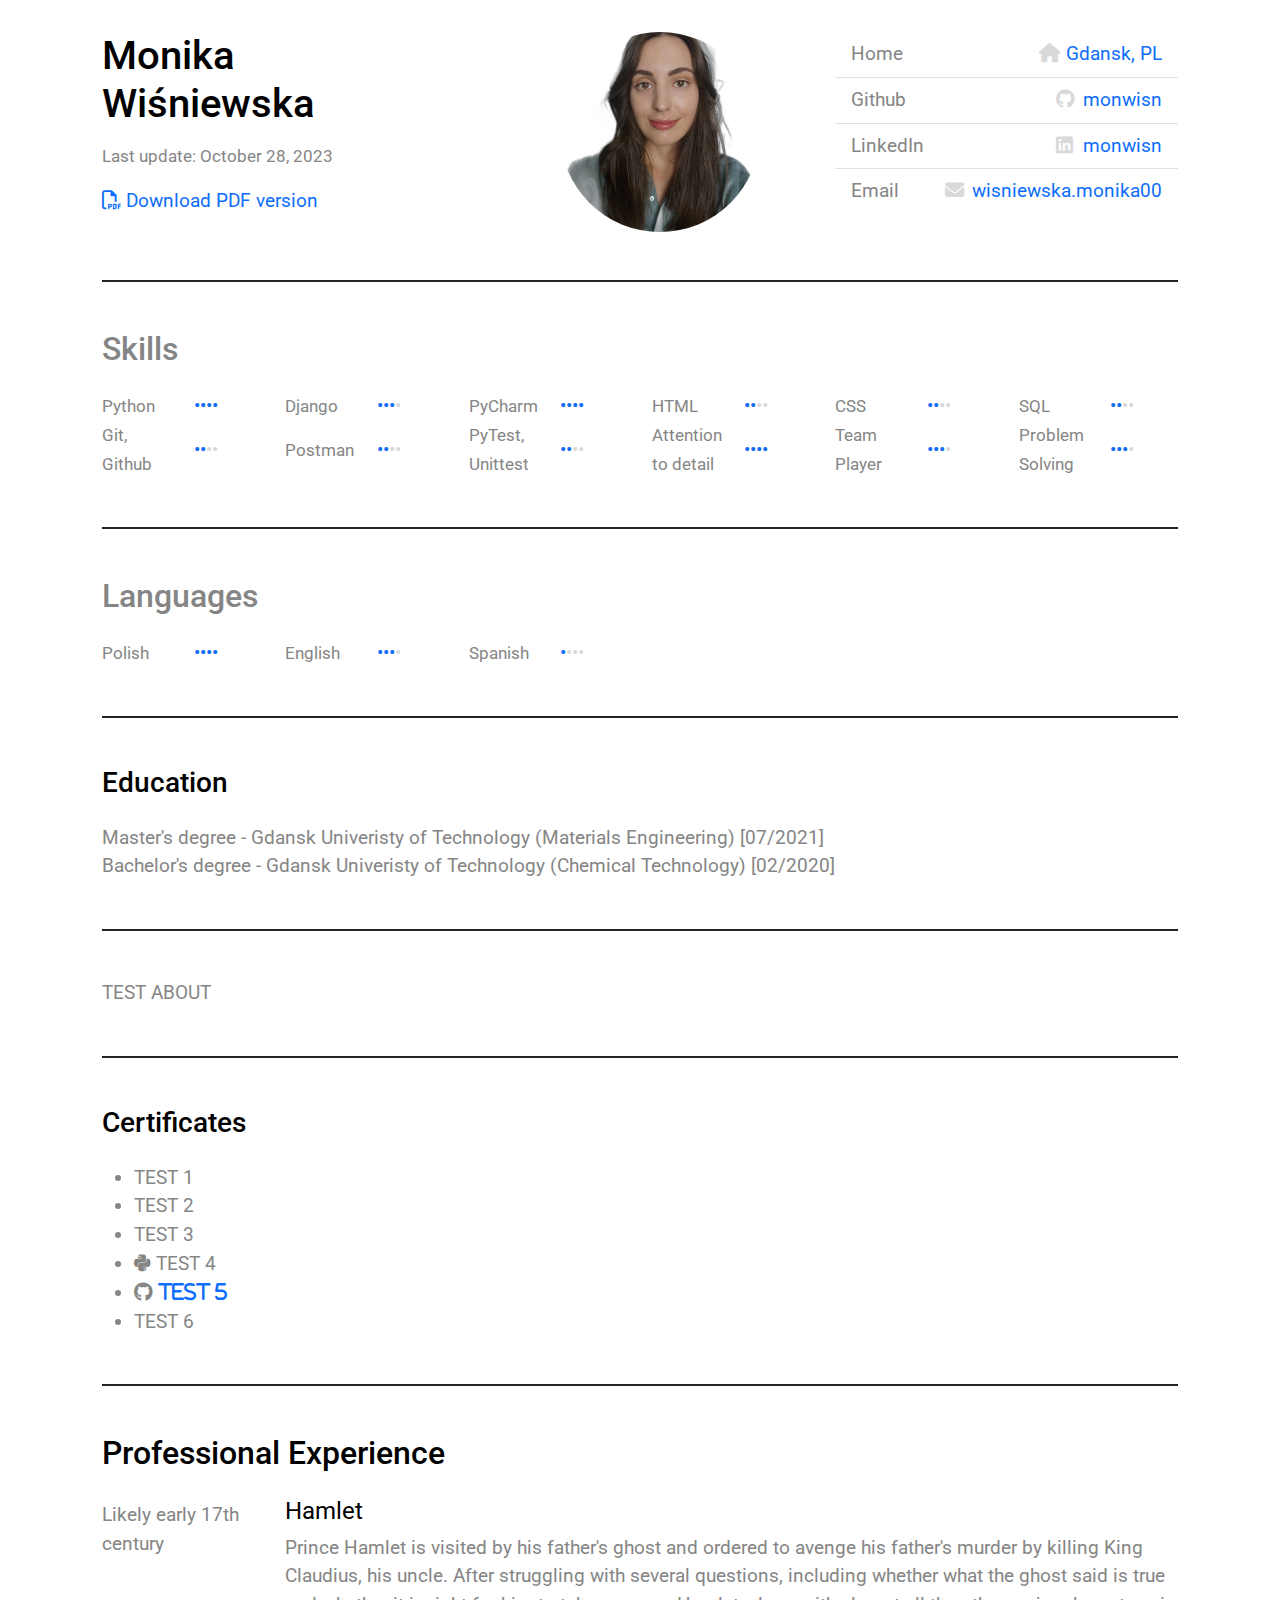
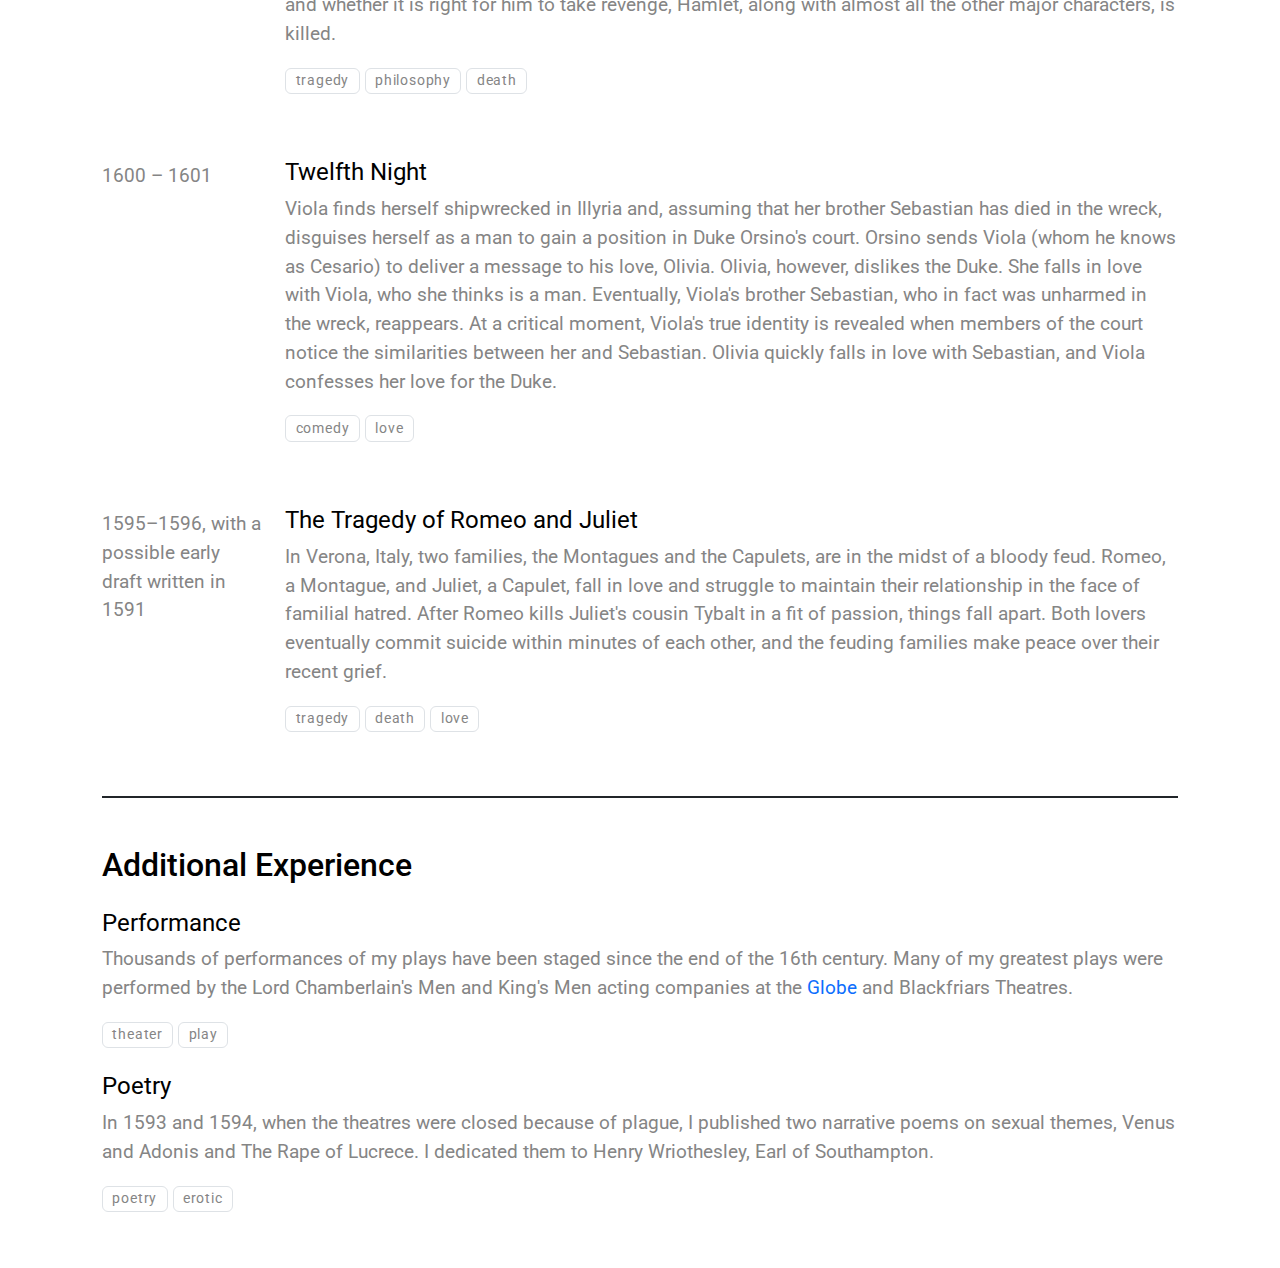
==== index.html @ 19448c2a "Deploying to gh-pages from @ monwisn/monwisn-cv@dd410ebd152184e4b527c6194f8f78151d300efa 🚀" ====
<!doctype html>
<html lang="en">
<head>
    <meta charset="UTF-8"/>
    <meta name="viewport" content="width=device-width, initial-scale=1">
    <title>Monika Wiśniewska. </title>
    <link rel="icon" href="favicon-mw.ico" type="image/x-icon"/>
    <link rel="preconnect" href="https://fonts.googleapis.com">
    <link rel="preconnect" href="https://fonts.gstatic.com" crossorigin>
    <link href="https://fonts.googleapis.com/css2?family=Roboto:wght@400;500&display=swap" rel="stylesheet">
    <link rel="stylesheet" href="https://cdn.jsdelivr.net/npm/bootstrap@5.2.0/dist/css/bootstrap.min.css">
    <link rel="stylesheet" href="https://cdnjs.cloudflare.com/ajax/libs/font-awesome/6.1.2/css/all.min.css">
    <link rel="stylesheet" href="styles.css">
    <base target="_blank">
</head>
<body>
<div class="container page">
    <div class="border-bottom border-2 border-print-0 border-dark mb-5 pb-5 pb-print-0 mb-print-1">
        <div class="row">
            <div class="col-print-6 col-12 col-md-4 d-flex justify-content-between flex-column">
                <div>
                    <h1 class="mb-0">Monika Wiśniewska</h1>
                    <div class="fs-3"></div>
                </div>
                <div>
                    <p>
                        <time datetime="" class="small">Last update: October 28, 2023</time>
                    </p>
                    <p>
                        <span class="screen"><a href="monika-wisniewska..pdf"><i class="far fa-file-pdf"></i>Download PDF version</a></span>
                        <span class="print">Up-to-date version of CV is available at <a href="https://monwisn.github.io/monwisn-cv"
                                                                                        class="text-nowrap"><i
                            class="fab fa-github" aria-hidden="true"></i>https://monwisn.github.io/monwisn-cv</a></span>
                    </p>
                </div>
            </div>
            <div class="col-4 col-md-3 col-lg-2 offset-lg-1 d-none d-md-block align-md-self-center text-center">
                <img src="profile-img.png" width="200" height="200" style="object-fit: cover" class="rounded-circle" alt="Personal photo">
            </div>
            <div class="col-print-6 col-12 col-md-5 offset-lg-1 col-lg-4">
                <ul class="list-group list-group-flush">
                    <li class="list-group-item d-flex justify-content-between align-items-start">
                        <span class="text-nowrap">Home</span>
                        <span class="text-nowrap"><a href="https://www.google.com/maps/place/Gda%C5%84sk/@54.3611752,18.5252214,11z/data=!3m1!4b1!4m6!3m5!1s0x46fd731c14d4fa6f:0x9bb9fbf163b7be8d!8m2!3d54.3520252!4d18.6466384!16zL20vMDM1bTY?entry=ttu"><i class="fa fa-home fact-icon"></i>Gdansk, PL</a></span>
                    </li>
                    <li class="list-group-item d-flex justify-content-between align-items-start">
                        <span class="text-nowrap">Github</span>
                        <span class="text-nowrap"><a href="https://github.com/monwisn/">
                  <i class="fab fa-github fact-icon"></i>monwisn
                </a></span>
                    </li>
                    <li class="list-group-item d-flex justify-content-between align-items-start">
                        <span class="text-nowrap">LinkedIn</span>
                        <span class="text-nowrap"><a href="https://linkedin.com/in/monika-wiśniewska-174991172"><i class="fab fa-linkedin fact-icon"></i>monwisn</a></span>
                    </li>
                    <li class="list-group-item d-flex justify-content-between align-items-start">
                        <span class="text-nowrap">Email</span>
                        <span class="text-nowrap"><a href="mailto:wisniewska.monika00@gmail.com"><i class="fa fa-envelope fact-icon"></i>wisniewska.monika00</a></span>
                    </li>
                </ul>
            </div>
        </div>
    </div>

    <div class="border-bottom border-2 border-print-0 border-dark mb-5 pb-5 pb-print-0 mb-print-1">
        <h3 class="h2 screen mb-4">Skills</h3>
        <div class="row align-items-center">
            <div class="col-print-1 col-3 col-md-2 col-lg-1 text-right">
                <small>Python</small>
            </div>
            <div class="col-print-1 col-3 col-md-2 col-lg-1">
                <div class="skills">
                    <div class="skills-bar" style="width: 100%"></div>
                </div>
            </div>
            <div class="col-print-1 col-3 col-md-2 col-lg-1 text-right">
                <small>Django</small>
            </div>
            <div class="col-print-1 col-3 col-md-2 col-lg-1">
                <div class="skills">
                    <div class="skills-bar" style="width: 75%"></div>
                </div>
            </div>
            <div class="col-print-1 col-3 col-md-2 col-lg-1 text-right">
                <small>PyCharm</small>
            </div>
            <div class="col-print-1 col-3 col-md-2 col-lg-1">
                <div class="skills">
                    <div class="skills-bar" style="width: 100%"></div>
                </div>
            </div>
            <div class="col-print-1 col-3 col-md-2 col-lg-1 text-right">
                <small>HTML</small>
            </div>
            <div class="col-print-1 col-3 col-md-2 col-lg-1">
                <div class="skills">
                    <div class="skills-bar" style="width: 50%"></div>
                </div>
            </div>
            <div class="col-print-1 col-3 col-md-2 col-lg-1 text-right">
                <small>CSS</small>
            </div>
            <div class="col-print-1 col-3 col-md-2 col-lg-1">
                <div class="skills">
                    <div class="skills-bar" style="width: 50%"></div>
                </div>
            </div>
            <div class="col-print-1 col-3 col-md-2 col-lg-1 text-right">
                <small>SQL</small>
            </div>
            <div class="col-print-1 col-3 col-md-2 col-lg-1">
                <div class="skills">
                    <div class="skills-bar" style="width: 50%"></div>
                </div>
            </div>
            <div class="col-print-1 col-3 col-md-2 col-lg-1 text-right">
                <small>Git, Github</small>
            </div>
            <div class="col-print-1 col-3 col-md-2 col-lg-1">
                <div class="skills">
                    <div class="skills-bar" style="width: 50%"></div>
                </div>
            </div>
            <div class="col-print-1 col-3 col-md-2 col-lg-1 text-right">
                <small>Postman</small>
            </div>
            <div class="col-print-1 col-3 col-md-2 col-lg-1">
                <div class="skills">
                    <div class="skills-bar" style="width: 50%"></div>
                </div>
            </div>
            <div class="col-print-1 col-3 col-md-2 col-lg-1 text-right">
                <small>PyTest, Unittest</small>
            </div>
            <div class="col-print-1 col-3 col-md-2 col-lg-1">
                <div class="skills">
                    <div class="skills-bar" style="width: 50%"></div>
                </div>
            </div>
            <div class="col-print-1 col-3 col-md-2 col-lg-1 text-right">
                <small>Attention to detail</small>
            </div>
            <div class="col-print-1 col-3 col-md-2 col-lg-1">
                <div class="skills">
                    <div class="skills-bar" style="width: 100%"></div>
                </div>
            </div>
            <div class="col-print-1 col-3 col-md-2 col-lg-1 text-right">
                <small>Team Player</small>
            </div>
            <div class="col-print-1 col-3 col-md-2 col-lg-1">
                <div class="skills">
                    <div class="skills-bar" style="width: 75%"></div>
                </div>
            </div>
            <div class="col-print-1 col-3 col-md-2 col-lg-1 text-right">
                <small>Problem Solving</small>
            </div>
            <div class="col-print-1 col-3 col-md-2 col-lg-1">
                <div class="skills">
                    <div class="skills-bar" style="width: 75%"></div>
                </div>
            </div>
        </div>
    </div>

    <div class="border-bottom border-2 border-print-0 border-dark mb-5 pb-5 pb-print-0 mb-print-1">
        <h3 class="h2 screen mb-4">Languages</h3>
        <div class="row align-items-center">
            <div class="col-print-1 col-3 col-md-2 col-lg-1 text-right">
                <small>Polish</small>
            </div>
            <div class="col-print-1 col-3 col-md-2 col-lg-1">
                <div class="skills">
                    <div class="skills-bar" style="width: 100%"></div>
                </div>
            </div>
            <div class="col-print-1 col-3 col-md-2 col-lg-1 text-right">
                <small>English</small>
            </div>
            <div class="col-print-1 col-3 col-md-2 col-lg-1">
                <div class="skills">
                    <div class="skills-bar" style="width: 75%"></div>
                </div>
            </div>
            <div class="col-print-1 col-3 col-md-2 col-lg-1 text-right">
                <small>Spanish</small>
            </div>
            <div class="col-print-1 col-3 col-md-2 col-lg-1">
                <div class="skills">
                    <div class="skills-bar" style="width: 25%"></div>
                </div>
            </div>
        </div>
    </div>

    <div class="border-bottom border-2 border-print-0 border-dark mb-5 pb-5 pb-print-0 mb-print-1">
        <h3 class="mb-4">Education</h3>
        <div>Master's degree - Gdansk Univeristy of Technology (Materials Engineering) [07/2021]</div>
        <div>Bachelor's degree - Gdansk Univeristy of Technology (Chemical Technology) [02/2020]</div>
    </div>

    <div class="border-bottom border-2 border-print-0 border-dark mb-5 pb-5 pb-print-0 mb-print-1">
        TEST ABOUT

    </div>

    <div class="border-bottom border-2 border-print-0 border-dark mb-5 pb-5 pb-print-0 mb-print-1">
        <h3 class="mb-4">Certificates</h3>
        <ul class="mb-0">
            <li>TEST 1</li>
            <li>TEST 2</li>
            <li>TEST 3</li>
            <li><i class="fab fa-python"></i>TEST 4</li>
            <li>
                <i class="fa-brands fa-github">
                    <a href="https://github.com/monwisn">TEST 5</a>
                </i>
            </li>
            <li>TEST 6</li>
        </ul>

    </div>

    <div class="border-bottom border-2 border-print-0 border-dark mb-5 pb-5 pb-print-0 mb-print-1">
        <h2 class="mb-4">Professional Experience</h2>
        <div class="row d-block d-md-flex mb-5">
            <div class="col-md-2 pt-1">
                Likely early 17th century
            </div>
            <div class="col-md-10">
                <h3 class="fs-4 fw-normal">Hamlet</h3>

                <div><p>Prince Hamlet is visited by his father&#39;s ghost and ordered to avenge his father&#39;s murder by killing King Claudius, his uncle. After struggling with several questions, including whether what the ghost said is true and whether it is right for him to take revenge, Hamlet, along with almost all the other major characters, is killed.</p></div>

                <p>
                    <span class="badge text-body border border-1">tragedy</span>
                    <span class="badge text-body border border-1">philosophy</span>
                    <span class="badge text-body border border-1">death</span>
                </p>
            </div>
        </div>
        <div class="row d-block d-md-flex mb-5">
            <div class="col-md-2 pt-1">
                1600 – 1601
            </div>
            <div class="col-md-10">
                <h3 class="fs-4 fw-normal">Twelfth Night</h3>

                <div><p>Viola finds herself shipwrecked in Illyria and, assuming that her brother Sebastian has died in the wreck, disguises herself as a man to gain a position in Duke Orsino&#39;s court. Orsino sends Viola (whom he knows as Cesario) to deliver a message to his love, Olivia. Olivia, however, dislikes the Duke. She falls in love with Viola, who she thinks is a man. Eventually, Viola&#39;s brother Sebastian, who in fact was unharmed in the wreck, reappears. At a critical moment, Viola&#39;s true identity is revealed when members of the court notice the similarities between her and Sebastian. Olivia quickly falls in love with Sebastian, and Viola confesses her love for the Duke.</p></div>

                <p>
                    <span class="badge text-body border border-1">comedy</span>
                    <span class="badge text-body border border-1">love</span>
                </p>
            </div>
        </div>
        <div class="row d-block d-md-flex">
            <div class="col-md-2 pt-1">
                1595–1596, with a possible early draft written in 1591
            </div>
            <div class="col-md-10">
                <h3 class="fs-4 fw-normal">The Tragedy of Romeo and Juliet</h3>

                <div><p>In Verona, Italy, two families, the Montagues and the Capulets, are in the midst of a bloody feud. Romeo, a Montague, and Juliet, a Capulet, fall in love and struggle to maintain their relationship in the face of familial hatred. After Romeo kills Juliet&#39;s cousin Tybalt in a fit of passion, things fall apart. Both lovers eventually commit suicide within minutes of each other, and the feuding families make peace over their recent grief.</p></div>

                <p>
                    <span class="badge text-body border border-1">tragedy</span>
                    <span class="badge text-body border border-1">death</span>
                    <span class="badge text-body border border-1">love</span>
                </p>
            </div>
        </div>
    </div>


    <h2 class="mb-4">Additional Experience</h2>

    <div class="mb-4">
        <h3 class="fs-4 fw-normal">Performance</h3>

        <p>Thousands of performances of my plays have been staged since the end of the 16th century. Many of my greatest plays were performed by the Lord Chamberlain&#39;s Men and King&#39;s Men acting companies at the <a href="https://en.wikipedia.org/wiki/Globe_Theatre">Globe</a> and Blackfriars Theatres.</p>

        <div>
            <span class="badge text-body border border-1">theater</span>
            <span class="badge text-body border border-1">play</span>
        </div>
    </div>
    <div class="mb-4">
        <h3 class="fs-4 fw-normal">Poetry</h3>

        <p>In 1593 and 1594, when the theatres were closed because of plague, I published two narrative poems on sexual themes, Venus and Adonis and The Rape of Lucrece. I dedicated them to Henry Wriothesley, Earl of Southampton.</p>

        <div>
            <span class="badge text-body border border-1">poetry</span>
            <span class="badge text-body border border-1">erotic</span>
        </div>
    </div>
</div>
</body>
</html>
---- styles.css ----
:root {
    --bs-font-sans-serif: Roboto, sans-serif;
    --bs-body-font-weight: 400;
    --bs-body-color: #858585;
    --bs-body-color-rgb: 133, 133, 133;
    --light-color: #D9D9D9;
    --bs-body-font-size: 1.2rem;
}

a {
    word-break: break-word;
    text-decoration: none;
}

h1, h2, h3, h4 {
    color: #000000;
}

@media print {
    :root {
        --bs-body-color: #000;
    }

    body {
        font-size: 0.7rem;
    }

    a {
        text-decoration: underline;
    }

    .page {
        min-width: 100%;
    }

    .screen {
        display: none;
    }

    .card {
        border: none;
    }

    .card-body {
        padding: 0;
    }

    .badge {
        border: 0.07rem solid #868e96;
        color: inherit;
        background-color: inherit;
    }

    .print-url {
        color: #deeef9;
        text-decoration: none;
        font-size: smaller;
    }

    .text-print-right {
        text-align: right;
    }
}

@media not print {
    .page {
        padding: 2rem;
    }

    .print {
        display: none;
    }

    h2 {
        margin-top: 2rem;
        margin-bottom: 1rem;
    }

    dt {
        font-weight: normal;
    }

    strong {
        font-weight: 500;
    }
}

.far,
.fab,
.fas,
.fa {
    text-decoration: none !important;
    margin-right: 5px;
}

.badge {
    font-weight: normal;
    letter-spacing: 0.05rem;
}

@media print {
    .col-print-1 {
        flex: 0 0 8.333333%;
        max-width: 8.333333%;
    }

    .col-print-6 {
        flex: 0 0 50%;
        max-width: 50%;
    }

    .border-print-0 {
        border-width: 0 !important;
    }

    .pb-print-0 {
        padding-bottom: 0 !important;
    }

    .mb-print-1 {
        margin-bottom: 1rem !important;
    }
}

.fact-icon {
    width: 1em;
    color: var(--light-color);
    margin-right: 0.5rem;
}

@page {
    size: auto;
    margin: 10mm;
}

.skills {
    position: relative;
    display: inline-block;
    font-size: 1.2rem;
}

.skills::after {
    display: block;
    content: '••••';
    color: var(--light-color);
}

.skills-bar {
    position: absolute;
    left: 0;
    top: 0;
    overflow: hidden;
}

.skills-bar::after {
    display: block;
    content: '••••';
    color: var(--bs-primary);
}
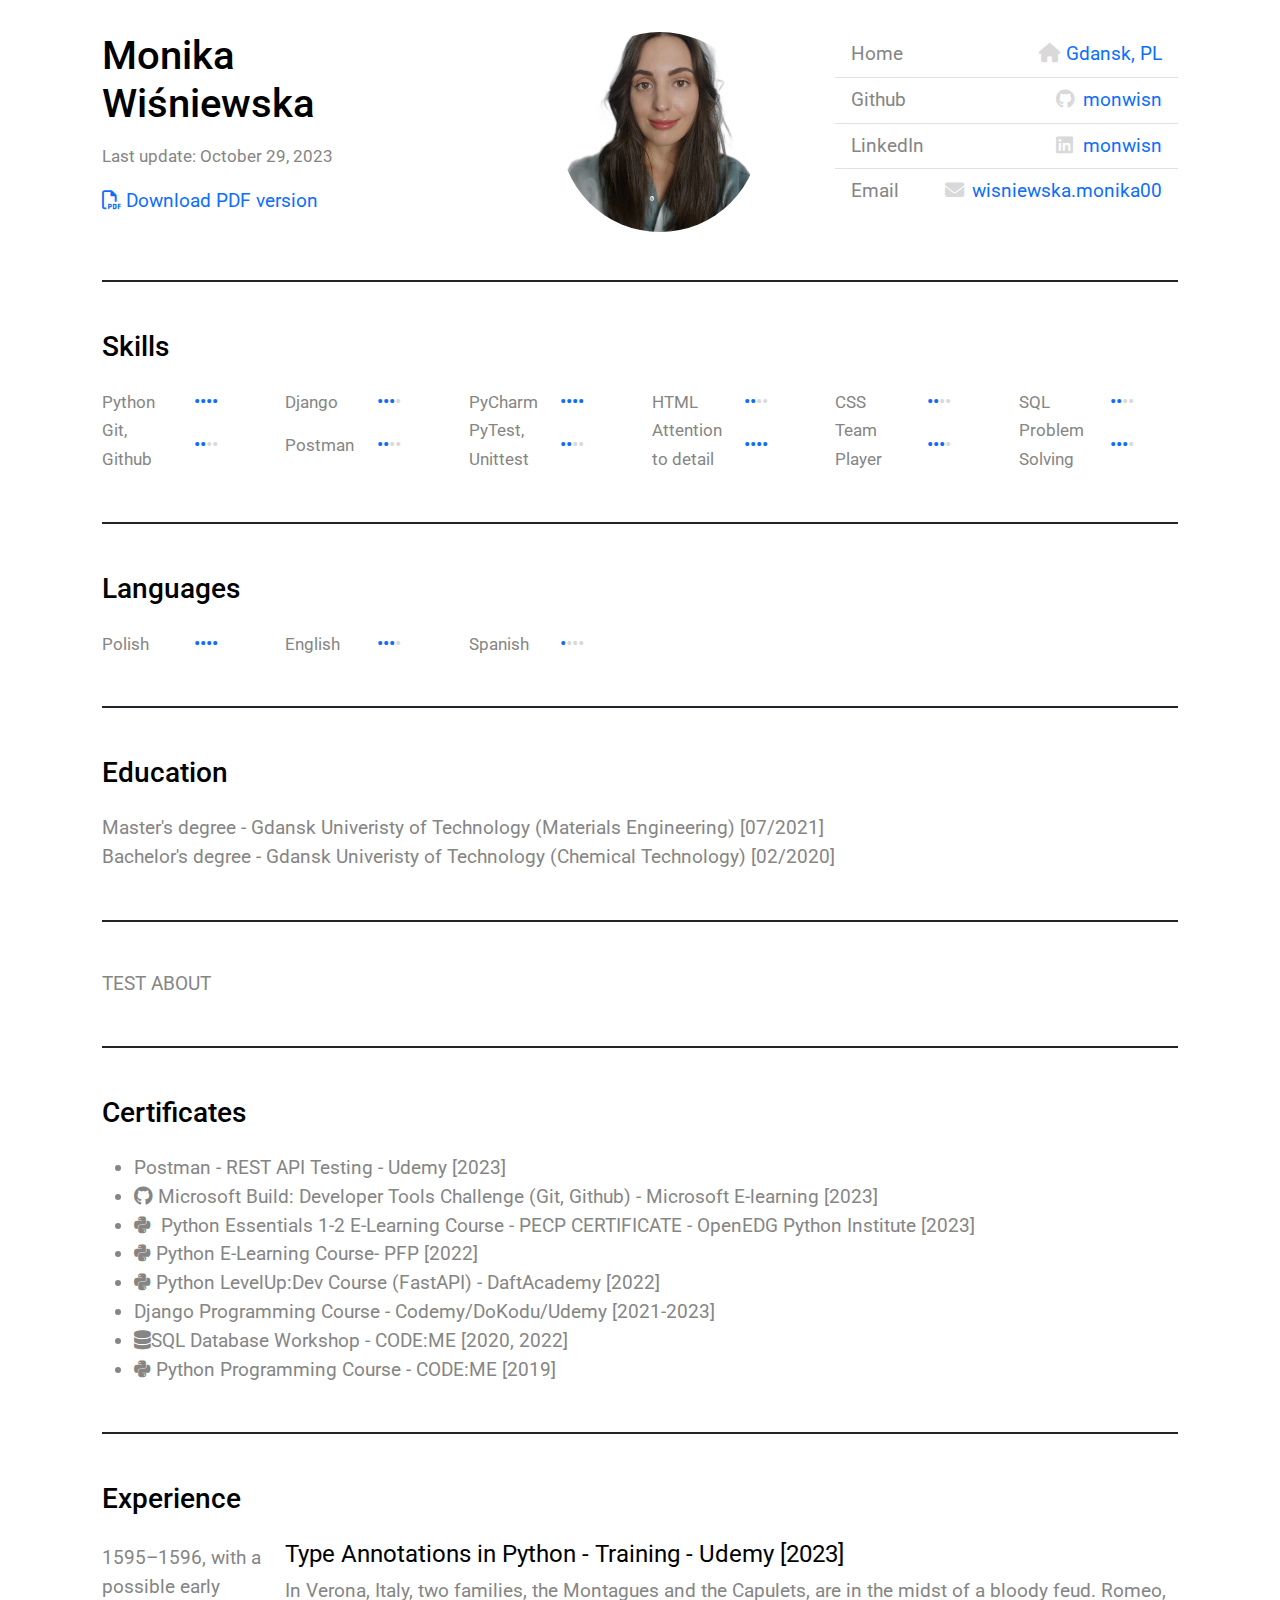
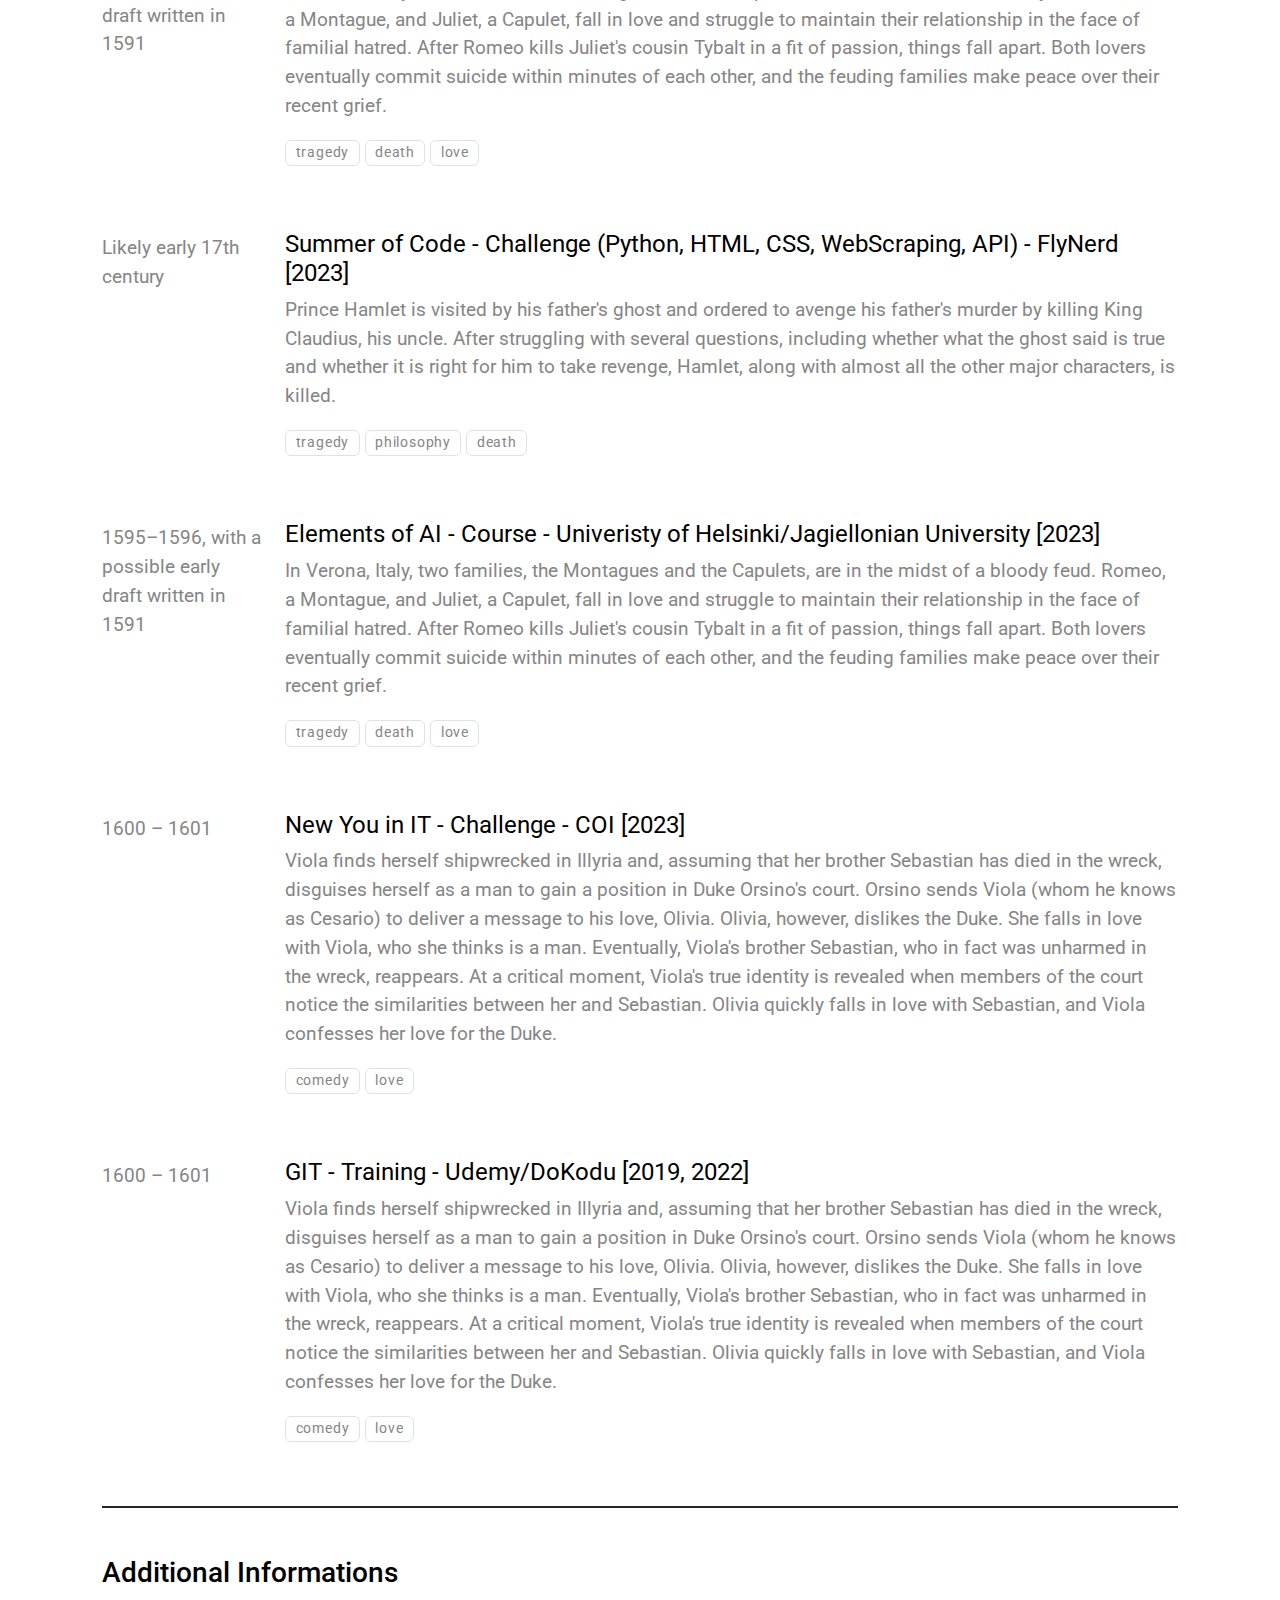
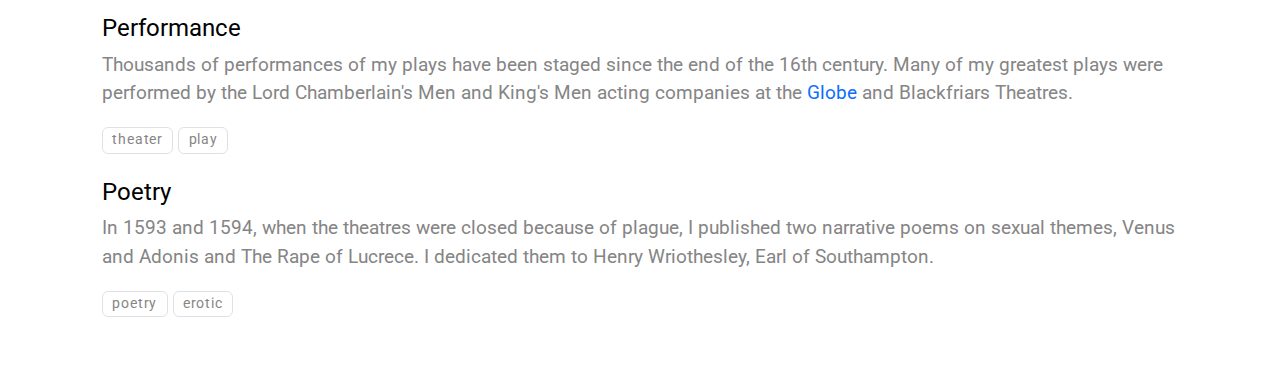
==== commit f5783459: "Deploying to gh-pages from @ monwisn/monwisn-cv@ce6679476ffe3a7546f044663c7a55441decb83c 🚀" ====
--- a/index.html
+++ b/index.html
@@ -24,7 +24,7 @@
                 </div>
                 <div>
                     <p>
-                        <time datetime="" class="small">Last update: October 28, 2023</time>
+                        <time datetime="" class="small">Last update: October 29, 2023</time>
                     </p>
                     <p>
                         <span class="screen"><a href="monika-wisniewska..pdf"><i class="far fa-file-pdf"></i>Download PDF version</a></span>
@@ -63,7 +63,7 @@
     </div>
 
     <div class="border-bottom border-2 border-print-0 border-dark mb-5 pb-5 pb-print-0 mb-print-1">
-        <h3 class="h2 screen mb-4">Skills</h3>
+        <h3 class="mb-4">Skills</h3>
         <div class="row align-items-center">
             <div class="col-print-1 col-3 col-md-2 col-lg-1 text-right">
                 <small>Python</small>
@@ -165,7 +165,7 @@
     </div>
 
     <div class="border-bottom border-2 border-print-0 border-dark mb-5 pb-5 pb-print-0 mb-print-1">
-        <h3 class="h2 screen mb-4">Languages</h3>
+        <h3 class="mb-4">Languages</h3>
         <div class="row align-items-center">
             <div class="col-print-1 col-3 col-md-2 col-lg-1 text-right">
                 <small>Polish</small>
@@ -208,28 +208,46 @@
     <div class="border-bottom border-2 border-print-0 border-dark mb-5 pb-5 pb-print-0 mb-print-1">
         <h3 class="mb-4">Certificates</h3>
         <ul class="mb-0">
-            <li>TEST 1</li>
-            <li>TEST 2</li>
-            <li>TEST 3</li>
-            <li><i class="fab fa-python"></i>TEST 4</li>
-            <li>
-                <i class="fa-brands fa-github">
-                    <a href="https://github.com/monwisn">TEST 5</a>
-                </i>
+            <li>Postman - REST API Testing - Udemy [2023]</li>
+            <li><i class="fa-brands fa-github"></i>
+                Microsoft Build: Developer Tools Challenge (Git, Github) - Microsoft E-learning [2023]
             </li>
-            <li>TEST 6</li>
+            <li><i class="fab fa-python"></i>
+                <a href="https://www.credly.com/badges/f65540b6-be81-429b-91a2-cc99e5a10e09"></a>
+                Python Essentials 1-2 E-Learning Course - PECP CERTIFICATE - OpenEDG Python Institute [2023]
+            </li>
+            <li><i class="fab fa-python"></i>Python E-Learning Course- PFP [2022]</li>
+            <li><i class="fab fa-python"></i>Python LevelUp:Dev Course (FastAPI) - DaftAcademy [2022]</li>
+            <li>Django Programming Course - Codemy/DoKodu/Udemy [2021-2023]</li>
+            <li><i class="fa-solid fa-database"></i>SQL Database Workshop - CODE:ME [2020, 2022]</li>
+            <li><i class="fab fa-python"></i>Python Programming Course - CODE:ME [2019]</li>
         </ul>
-
-    </div>
-
-    <div class="border-bottom border-2 border-print-0 border-dark mb-5 pb-5 pb-print-0 mb-print-1">
-        <h2 class="mb-4">Professional Experience</h2>
+    </div>
+
+    <div class="border-bottom border-2 border-print-0 border-dark mb-5 pb-5 pb-print-0 mb-print-1">
+        <h3 class="mb-4">Experience</h3>
         <div class="row d-block d-md-flex mb-5">
             <div class="col-md-2 pt-1">
+                1595–1596, with a possible early draft written in 1591
+            </div>
+            <div class="col-md-10">
+                <h3 class="fs-4 fw-normal">Type Annotations in Python - Training - Udemy [2023]</h3>
+
+                <div><p>In Verona, Italy, two families, the Montagues and the Capulets, are in the midst of a bloody feud. Romeo, a Montague, and Juliet, a Capulet, fall in love and struggle to maintain their relationship in the face of familial hatred. After Romeo kills Juliet&#39;s cousin Tybalt in a fit of passion, things fall apart. Both lovers eventually commit suicide within minutes of each other, and the feuding families make peace over their recent grief.</p></div>
+
+                <p>
+                    <span class="badge text-body border border-1">tragedy</span>
+                    <span class="badge text-body border border-1">death</span>
+                    <span class="badge text-body border border-1">love</span>
+                </p>
+            </div>
+        </div>
+        <div class="row d-block d-md-flex mb-5">
+            <div class="col-md-2 pt-1">
                 Likely early 17th century
             </div>
             <div class="col-md-10">
-                <h3 class="fs-4 fw-normal">Hamlet</h3>
+                <h3 class="fs-4 fw-normal">Summer of Code - Challenge (Python, HTML, CSS, WebScraping, API) - FlyNerd [2023]</h3>
 
                 <div><p>Prince Hamlet is visited by his father&#39;s ghost and ordered to avenge his father&#39;s murder by killing King Claudius, his uncle. After struggling with several questions, including whether what the ghost said is true and whether it is right for him to take revenge, Hamlet, along with almost all the other major characters, is killed.</p></div>
 
@@ -242,25 +260,10 @@
         </div>
         <div class="row d-block d-md-flex mb-5">
             <div class="col-md-2 pt-1">
-                1600 – 1601
-            </div>
-            <div class="col-md-10">
-                <h3 class="fs-4 fw-normal">Twelfth Night</h3>
-
-                <div><p>Viola finds herself shipwrecked in Illyria and, assuming that her brother Sebastian has died in the wreck, disguises herself as a man to gain a position in Duke Orsino&#39;s court. Orsino sends Viola (whom he knows as Cesario) to deliver a message to his love, Olivia. Olivia, however, dislikes the Duke. She falls in love with Viola, who she thinks is a man. Eventually, Viola&#39;s brother Sebastian, who in fact was unharmed in the wreck, reappears. At a critical moment, Viola&#39;s true identity is revealed when members of the court notice the similarities between her and Sebastian. Olivia quickly falls in love with Sebastian, and Viola confesses her love for the Duke.</p></div>
-
-                <p>
-                    <span class="badge text-body border border-1">comedy</span>
-                    <span class="badge text-body border border-1">love</span>
-                </p>
-            </div>
-        </div>
-        <div class="row d-block d-md-flex">
-            <div class="col-md-2 pt-1">
                 1595–1596, with a possible early draft written in 1591
             </div>
             <div class="col-md-10">
-                <h3 class="fs-4 fw-normal">The Tragedy of Romeo and Juliet</h3>
+                <h3 class="fs-4 fw-normal">Elements of AI - Course - Univeristy of Helsinki/Jagiellonian University [2023]</h3>
 
                 <div><p>In Verona, Italy, two families, the Montagues and the Capulets, are in the midst of a bloody feud. Romeo, a Montague, and Juliet, a Capulet, fall in love and struggle to maintain their relationship in the face of familial hatred. After Romeo kills Juliet&#39;s cousin Tybalt in a fit of passion, things fall apart. Both lovers eventually commit suicide within minutes of each other, and the feuding families make peace over their recent grief.</p></div>
 
@@ -271,10 +274,40 @@
                 </p>
             </div>
         </div>
-    </div>
-
-
-    <h2 class="mb-4">Additional Experience</h2>
+        <div class="row d-block d-md-flex mb-5">
+            <div class="col-md-2 pt-1">
+                1600 – 1601
+            </div>
+            <div class="col-md-10">
+                <h3 class="fs-4 fw-normal">New You in IT - Challenge - COI [2023]</h3>
+
+                <div><p>Viola finds herself shipwrecked in Illyria and, assuming that her brother Sebastian has died in the wreck, disguises herself as a man to gain a position in Duke Orsino&#39;s court. Orsino sends Viola (whom he knows as Cesario) to deliver a message to his love, Olivia. Olivia, however, dislikes the Duke. She falls in love with Viola, who she thinks is a man. Eventually, Viola&#39;s brother Sebastian, who in fact was unharmed in the wreck, reappears. At a critical moment, Viola&#39;s true identity is revealed when members of the court notice the similarities between her and Sebastian. Olivia quickly falls in love with Sebastian, and Viola confesses her love for the Duke.</p></div>
+
+                <p>
+                    <span class="badge text-body border border-1">comedy</span>
+                    <span class="badge text-body border border-1">love</span>
+                </p>
+            </div>
+        </div>
+        <div class="row d-block d-md-flex">
+            <div class="col-md-2 pt-1">
+                1600 – 1601
+            </div>
+            <div class="col-md-10">
+                <h3 class="fs-4 fw-normal">GIT - Training - Udemy/DoKodu [2019, 2022]</h3>
+
+                <div><p>Viola finds herself shipwrecked in Illyria and, assuming that her brother Sebastian has died in the wreck, disguises herself as a man to gain a position in Duke Orsino&#39;s court. Orsino sends Viola (whom he knows as Cesario) to deliver a message to his love, Olivia. Olivia, however, dislikes the Duke. She falls in love with Viola, who she thinks is a man. Eventually, Viola&#39;s brother Sebastian, who in fact was unharmed in the wreck, reappears. At a critical moment, Viola&#39;s true identity is revealed when members of the court notice the similarities between her and Sebastian. Olivia quickly falls in love with Sebastian, and Viola confesses her love for the Duke.</p></div>
+
+                <p>
+                    <span class="badge text-body border border-1">comedy</span>
+                    <span class="badge text-body border border-1">love</span>
+                </p>
+            </div>
+        </div>
+    </div>
+
+
+    <h3 class="mb-4">Additional Informations</h3>
 
     <div class="mb-4">
         <h3 class="fs-4 fw-normal">Performance</h3>
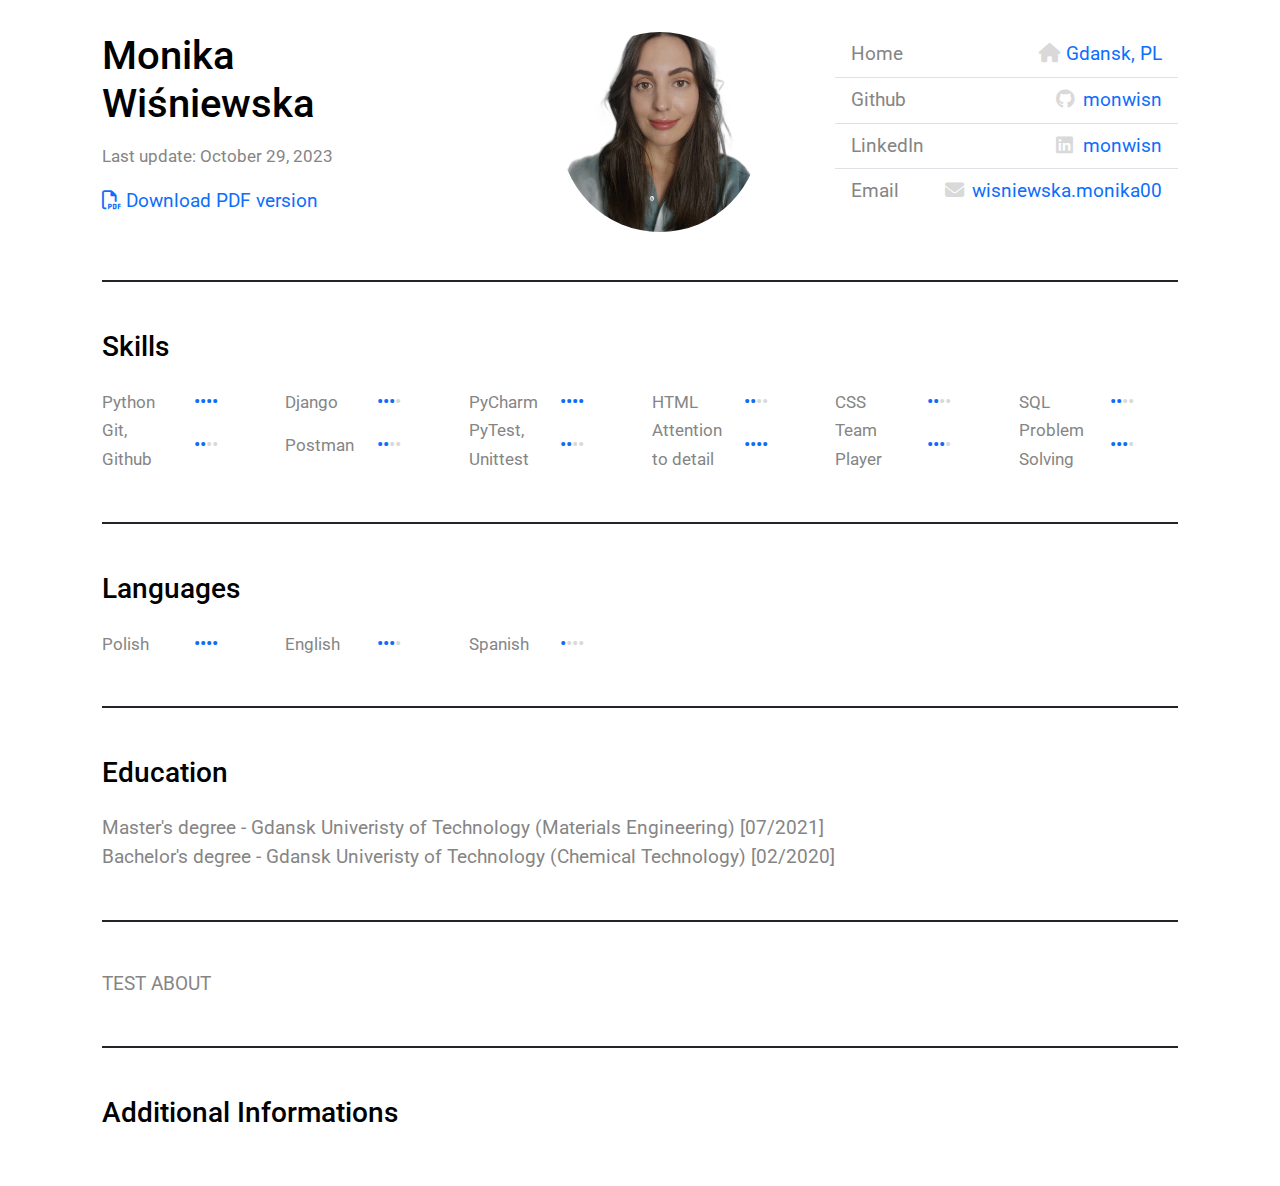
==== commit dd0a1837: "Deploying to gh-pages from @ monwisn/monwisn-cv@e548af9585c8d0a3d3739650c5c498864491db9e 🚀" ====
--- a/index.html
+++ b/index.html
@@ -202,133 +202,10 @@
 
     <div class="border-bottom border-2 border-print-0 border-dark mb-5 pb-5 pb-print-0 mb-print-1">
         TEST ABOUT
-
-    </div>
-
-    <div class="border-bottom border-2 border-print-0 border-dark mb-5 pb-5 pb-print-0 mb-print-1">
-        <h3 class="mb-4">Certificates</h3>
-        <ul class="mb-0">
-            <li>Postman - REST API Testing - Udemy [2023]</li>
-            <li><i class="fa-brands fa-github"></i>
-                Microsoft Build: Developer Tools Challenge (Git, Github) - Microsoft E-learning [2023]
-            </li>
-            <li><i class="fab fa-python"></i>
-                <a href="https://www.credly.com/badges/f65540b6-be81-429b-91a2-cc99e5a10e09"></a>
-                Python Essentials 1-2 E-Learning Course - PECP CERTIFICATE - OpenEDG Python Institute [2023]
-            </li>
-            <li><i class="fab fa-python"></i>Python E-Learning Course- PFP [2022]</li>
-            <li><i class="fab fa-python"></i>Python LevelUp:Dev Course (FastAPI) - DaftAcademy [2022]</li>
-            <li>Django Programming Course - Codemy/DoKodu/Udemy [2021-2023]</li>
-            <li><i class="fa-solid fa-database"></i>SQL Database Workshop - CODE:ME [2020, 2022]</li>
-            <li><i class="fab fa-python"></i>Python Programming Course - CODE:ME [2019]</li>
-        </ul>
-    </div>
-
-    <div class="border-bottom border-2 border-print-0 border-dark mb-5 pb-5 pb-print-0 mb-print-1">
-        <h3 class="mb-4">Experience</h3>
-        <div class="row d-block d-md-flex mb-5">
-            <div class="col-md-2 pt-1">
-                1595–1596, with a possible early draft written in 1591
-            </div>
-            <div class="col-md-10">
-                <h3 class="fs-4 fw-normal">Type Annotations in Python - Training - Udemy [2023]</h3>
-
-                <div><p>In Verona, Italy, two families, the Montagues and the Capulets, are in the midst of a bloody feud. Romeo, a Montague, and Juliet, a Capulet, fall in love and struggle to maintain their relationship in the face of familial hatred. After Romeo kills Juliet&#39;s cousin Tybalt in a fit of passion, things fall apart. Both lovers eventually commit suicide within minutes of each other, and the feuding families make peace over their recent grief.</p></div>
-
-                <p>
-                    <span class="badge text-body border border-1">tragedy</span>
-                    <span class="badge text-body border border-1">death</span>
-                    <span class="badge text-body border border-1">love</span>
-                </p>
-            </div>
-        </div>
-        <div class="row d-block d-md-flex mb-5">
-            <div class="col-md-2 pt-1">
-                Likely early 17th century
-            </div>
-            <div class="col-md-10">
-                <h3 class="fs-4 fw-normal">Summer of Code - Challenge (Python, HTML, CSS, WebScraping, API) - FlyNerd [2023]</h3>
-
-                <div><p>Prince Hamlet is visited by his father&#39;s ghost and ordered to avenge his father&#39;s murder by killing King Claudius, his uncle. After struggling with several questions, including whether what the ghost said is true and whether it is right for him to take revenge, Hamlet, along with almost all the other major characters, is killed.</p></div>
-
-                <p>
-                    <span class="badge text-body border border-1">tragedy</span>
-                    <span class="badge text-body border border-1">philosophy</span>
-                    <span class="badge text-body border border-1">death</span>
-                </p>
-            </div>
-        </div>
-        <div class="row d-block d-md-flex mb-5">
-            <div class="col-md-2 pt-1">
-                1595–1596, with a possible early draft written in 1591
-            </div>
-            <div class="col-md-10">
-                <h3 class="fs-4 fw-normal">Elements of AI - Course - Univeristy of Helsinki/Jagiellonian University [2023]</h3>
-
-                <div><p>In Verona, Italy, two families, the Montagues and the Capulets, are in the midst of a bloody feud. Romeo, a Montague, and Juliet, a Capulet, fall in love and struggle to maintain their relationship in the face of familial hatred. After Romeo kills Juliet&#39;s cousin Tybalt in a fit of passion, things fall apart. Both lovers eventually commit suicide within minutes of each other, and the feuding families make peace over their recent grief.</p></div>
-
-                <p>
-                    <span class="badge text-body border border-1">tragedy</span>
-                    <span class="badge text-body border border-1">death</span>
-                    <span class="badge text-body border border-1">love</span>
-                </p>
-            </div>
-        </div>
-        <div class="row d-block d-md-flex mb-5">
-            <div class="col-md-2 pt-1">
-                1600 – 1601
-            </div>
-            <div class="col-md-10">
-                <h3 class="fs-4 fw-normal">New You in IT - Challenge - COI [2023]</h3>
-
-                <div><p>Viola finds herself shipwrecked in Illyria and, assuming that her brother Sebastian has died in the wreck, disguises herself as a man to gain a position in Duke Orsino&#39;s court. Orsino sends Viola (whom he knows as Cesario) to deliver a message to his love, Olivia. Olivia, however, dislikes the Duke. She falls in love with Viola, who she thinks is a man. Eventually, Viola&#39;s brother Sebastian, who in fact was unharmed in the wreck, reappears. At a critical moment, Viola&#39;s true identity is revealed when members of the court notice the similarities between her and Sebastian. Olivia quickly falls in love with Sebastian, and Viola confesses her love for the Duke.</p></div>
-
-                <p>
-                    <span class="badge text-body border border-1">comedy</span>
-                    <span class="badge text-body border border-1">love</span>
-                </p>
-            </div>
-        </div>
-        <div class="row d-block d-md-flex">
-            <div class="col-md-2 pt-1">
-                1600 – 1601
-            </div>
-            <div class="col-md-10">
-                <h3 class="fs-4 fw-normal">GIT - Training - Udemy/DoKodu [2019, 2022]</h3>
-
-                <div><p>Viola finds herself shipwrecked in Illyria and, assuming that her brother Sebastian has died in the wreck, disguises herself as a man to gain a position in Duke Orsino&#39;s court. Orsino sends Viola (whom he knows as Cesario) to deliver a message to his love, Olivia. Olivia, however, dislikes the Duke. She falls in love with Viola, who she thinks is a man. Eventually, Viola&#39;s brother Sebastian, who in fact was unharmed in the wreck, reappears. At a critical moment, Viola&#39;s true identity is revealed when members of the court notice the similarities between her and Sebastian. Olivia quickly falls in love with Sebastian, and Viola confesses her love for the Duke.</p></div>
-
-                <p>
-                    <span class="badge text-body border border-1">comedy</span>
-                    <span class="badge text-body border border-1">love</span>
-                </p>
-            </div>
-        </div>
-    </div>
-
+    </div>
 
     <h3 class="mb-4">Additional Informations</h3>
 
-    <div class="mb-4">
-        <h3 class="fs-4 fw-normal">Performance</h3>
-
-        <p>Thousands of performances of my plays have been staged since the end of the 16th century. Many of my greatest plays were performed by the Lord Chamberlain&#39;s Men and King&#39;s Men acting companies at the <a href="https://en.wikipedia.org/wiki/Globe_Theatre">Globe</a> and Blackfriars Theatres.</p>
-
-        <div>
-            <span class="badge text-body border border-1">theater</span>
-            <span class="badge text-body border border-1">play</span>
-        </div>
-    </div>
-    <div class="mb-4">
-        <h3 class="fs-4 fw-normal">Poetry</h3>
-
-        <p>In 1593 and 1594, when the theatres were closed because of plague, I published two narrative poems on sexual themes, Venus and Adonis and The Rape of Lucrece. I dedicated them to Henry Wriothesley, Earl of Southampton.</p>
-
-        <div>
-            <span class="badge text-body border border-1">poetry</span>
-            <span class="badge text-body border border-1">erotic</span>
-        </div>
-    </div>
 </div>
 </body>
 </html>
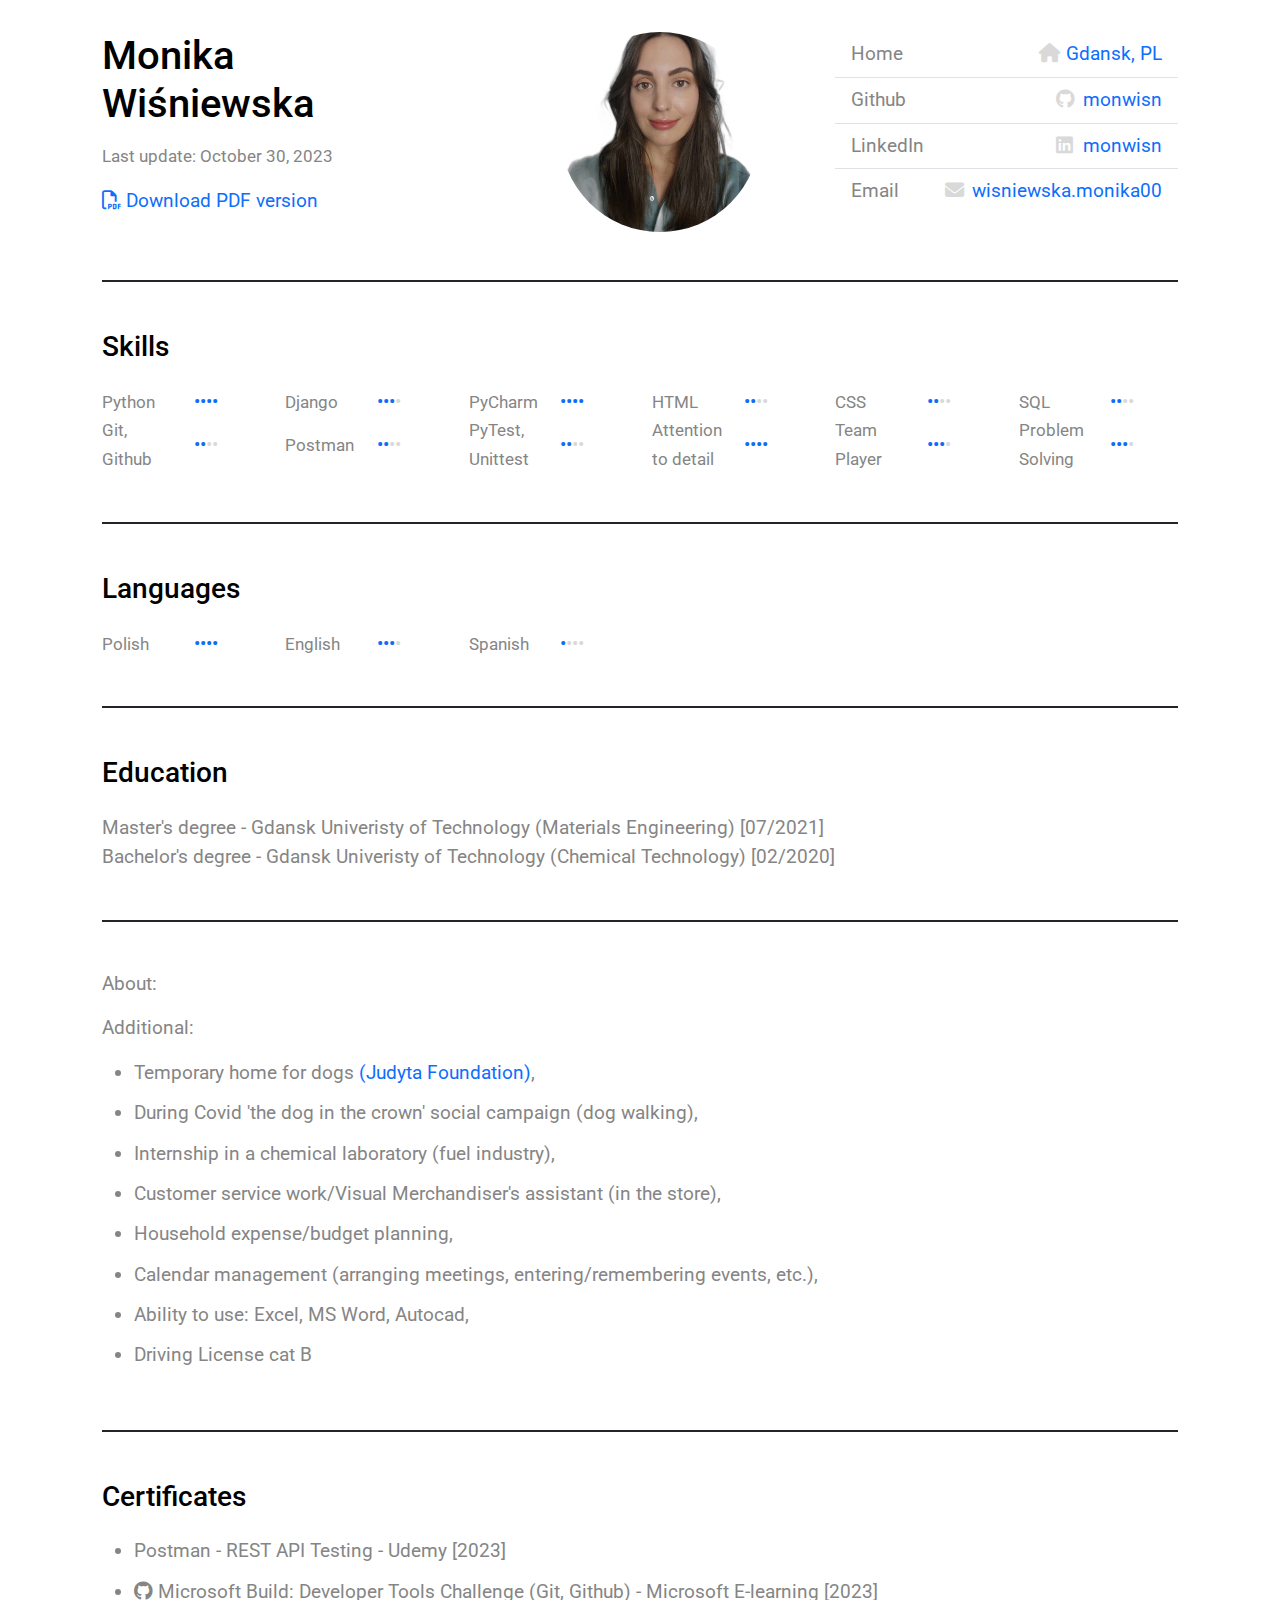
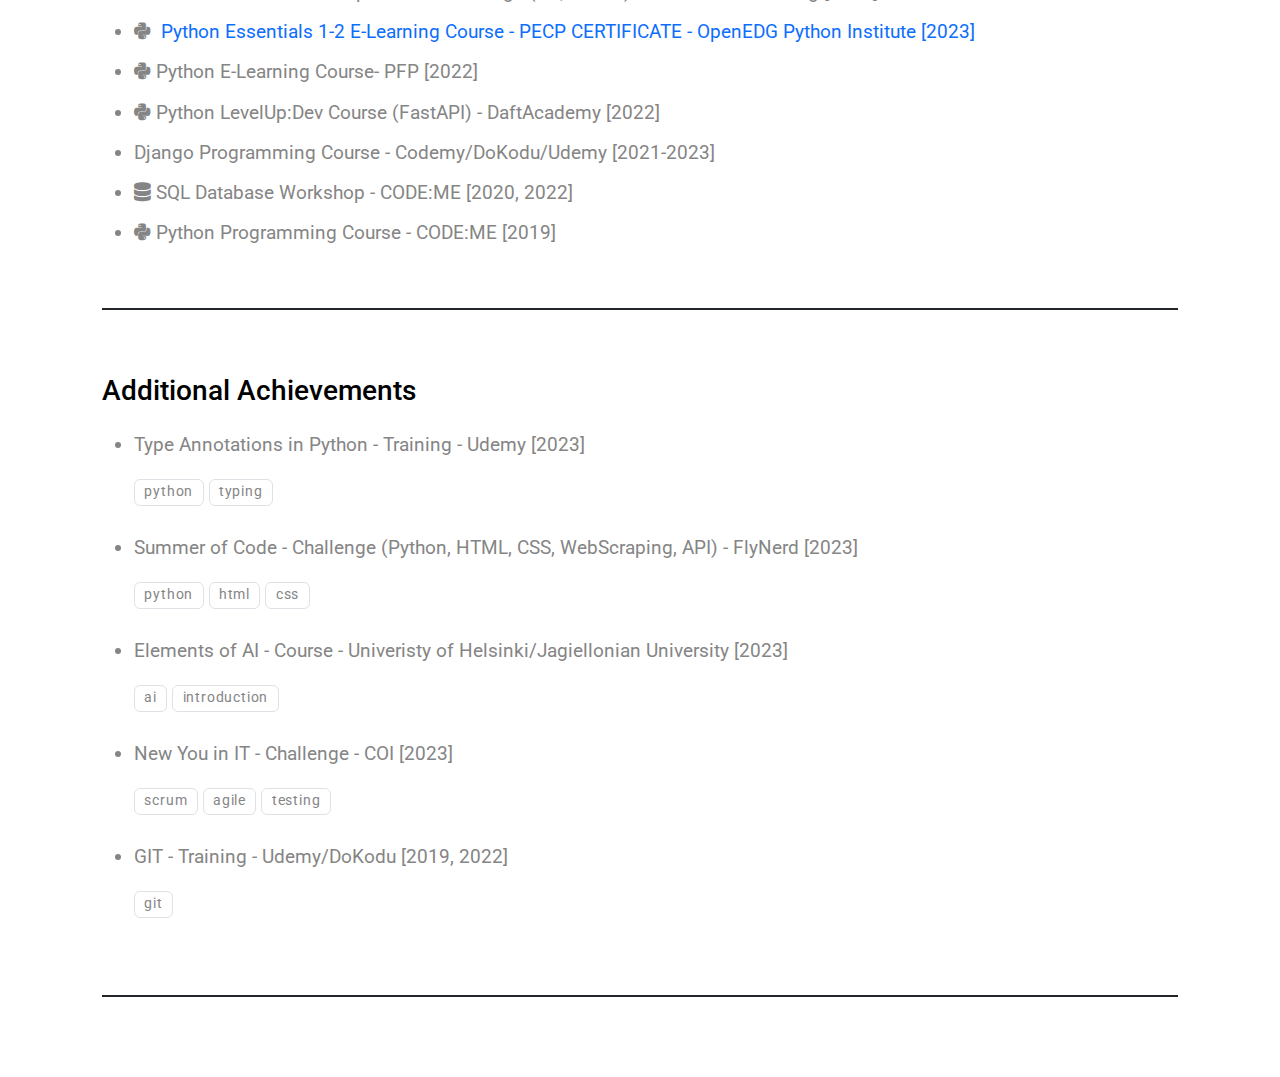
==== commit cc4dbe8e: "Deploying to gh-pages from @ monwisn/monwisn-cv@6eb6dd2cde73a4a00718d80f76ffaeb2f2c26606 🚀" ====
--- a/index.html
+++ b/index.html
@@ -24,7 +24,7 @@
                 </div>
                 <div>
                     <p>
-                        <time datetime="" class="small">Last update: October 29, 2023</time>
+                        <time datetime="" class="small">Last update: October 30, 2023</time>
                     </p>
                     <p>
                         <span class="screen"><a href="monika-wisniewska..pdf"><i class="far fa-file-pdf"></i>Download PDF version</a></span>
@@ -201,10 +201,98 @@
     </div>
 
     <div class="border-bottom border-2 border-print-0 border-dark mb-5 pb-5 pb-print-0 mb-print-1">
-        TEST ABOUT
-    </div>
-
-    <h3 class="mb-4">Additional Informations</h3>
+        <p>About:</p>
+        
+        <p>Additional:</p>
+        <ul class="certificates">
+            <li>Temporary home for dogs <a href='https://fundacjajudyta.com/'>(Judyta Foundation)</a>, </li>
+            <li>During Covid 'the dog in the crown' social campaign (dog walking), </li>
+            <li>Internship in a chemical laboratory (fuel industry), </li>
+            <li>Customer service work/Visual Merchandiser's assistant (in the store), </li>
+            <li>Household expense/budget planning, </li>
+            <li>Calendar management (arranging meetings, entering/remembering events, etc.), </li>
+            <li>Ability to use: Excel, MS Word, Autocad, </li>
+            <li>Driving License cat B</li>
+         </ul> 
+    </div>
+
+    <div class="border-bottom border-2 border-print-0 border-dark mb-5 pb-5 pb-print-0 mb-print-1">
+        <h3 class="mb-4">Certificates</h3>
+        <ul class="certificates">
+            <li>Postman - REST API Testing - Udemy [2023]</li>
+            <li><i class="fa-brands fa-github"></i>
+                Microsoft Build: Developer Tools Challenge (Git, Github) - Microsoft E-learning [2023]
+            </li>
+            <li><i class="fab fa-python"></i>
+                <a href="https://www.credly.com/badges/f65540b6-be81-429b-91a2-cc99e5a10e09">
+                    Python Essentials 1-2 E-Learning Course - PECP CERTIFICATE - OpenEDG Python Institute [2023]
+                </a>
+            </li>
+            <li><i class="fab fa-python"></i>Python E-Learning Course- PFP [2022]</li>
+            <li><i class="fab fa-python"></i>Python LevelUp:Dev Course (FastAPI) - DaftAcademy [2022]</li>
+            <li>Django Programming Course - Codemy/DoKodu/Udemy [2021-2023]</li>
+            <li><i class="fa-solid fa-database"></i> SQL Database Workshop - CODE:ME [2020, 2022]</li>
+            <li><i class="fab fa-python"></i>Python Programming Course - CODE:ME [2019]</li>
+        </ul>
+    </div>
+
+    <!-- <div class="border-bottom border-2 border-print-0 border-dark mb-5 pb-5 pb-print-0 mb-print-1"> -->
+        
+        <div class="row d-block d-md-flex">
+            <div class="col-md-2 pt-1">
+                 
+            </div>
+            <div class="col-md-10">
+                <h3 class="fs-4 fw-normal"> </h3>
+
+                <div><p> </p></div>
+                <p>
+                </p>
+            </div>
+        </div>
+    <!-- </div> -->
+
+    <div class="border-bottom border-2 border-print-0 border-dark mb-5 pb-5 pb-print-0 mb-print-1">
+        <h3 class="mb-4">Additional Achievements</h3>
+        <ul class="mb-0">
+            <li>Type Annotations in Python - Training - Udemy [2023]</li>
+            
+            <p> </p>
+            
+            <span class="badge text-body border border-1">python</span>
+            <span class="badge text-body border border-1">typing</span>
+            <br/><br/>
+            <li>Summer of Code - Challenge (Python, HTML, CSS, WebScraping, API) - FlyNerd [2023]</li>
+            
+            <p> </p>
+            
+            <span class="badge text-body border border-1">python</span>
+            <span class="badge text-body border border-1">html</span>
+            <span class="badge text-body border border-1">css</span>
+            <br/><br/>
+            <li>Elements of AI - Course - Univeristy of Helsinki/Jagiellonian University [2023]</li>
+            
+            <p> </p>
+            
+            <span class="badge text-body border border-1">ai</span>
+            <span class="badge text-body border border-1">introduction</span>
+            <br/><br/>
+            <li>New You in IT - Challenge - COI [2023]</li>
+            
+            <p> </p>
+            
+            <span class="badge text-body border border-1">scrum</span>
+            <span class="badge text-body border border-1">agile</span>
+            <span class="badge text-body border border-1">testing</span>
+            <br/><br/>
+            <li>GIT - Training - Udemy/DoKodu [2019, 2022]</li>
+            
+            <p> </p>
+            
+            <span class="badge text-body border border-1">git</span>
+            <br/><br/>
+        </ul>
+    </div>
 
 </div>
 </body>
--- a/styles.css
+++ b/styles.css
@@ -157,3 +157,11 @@
     content: '••••';
     color: var(--bs-primary);
 }
+
+.certificates {
+    margin-bottom: 0;
+}
+
+.certificates li {
+    padding-bottom: 0.6em;
+}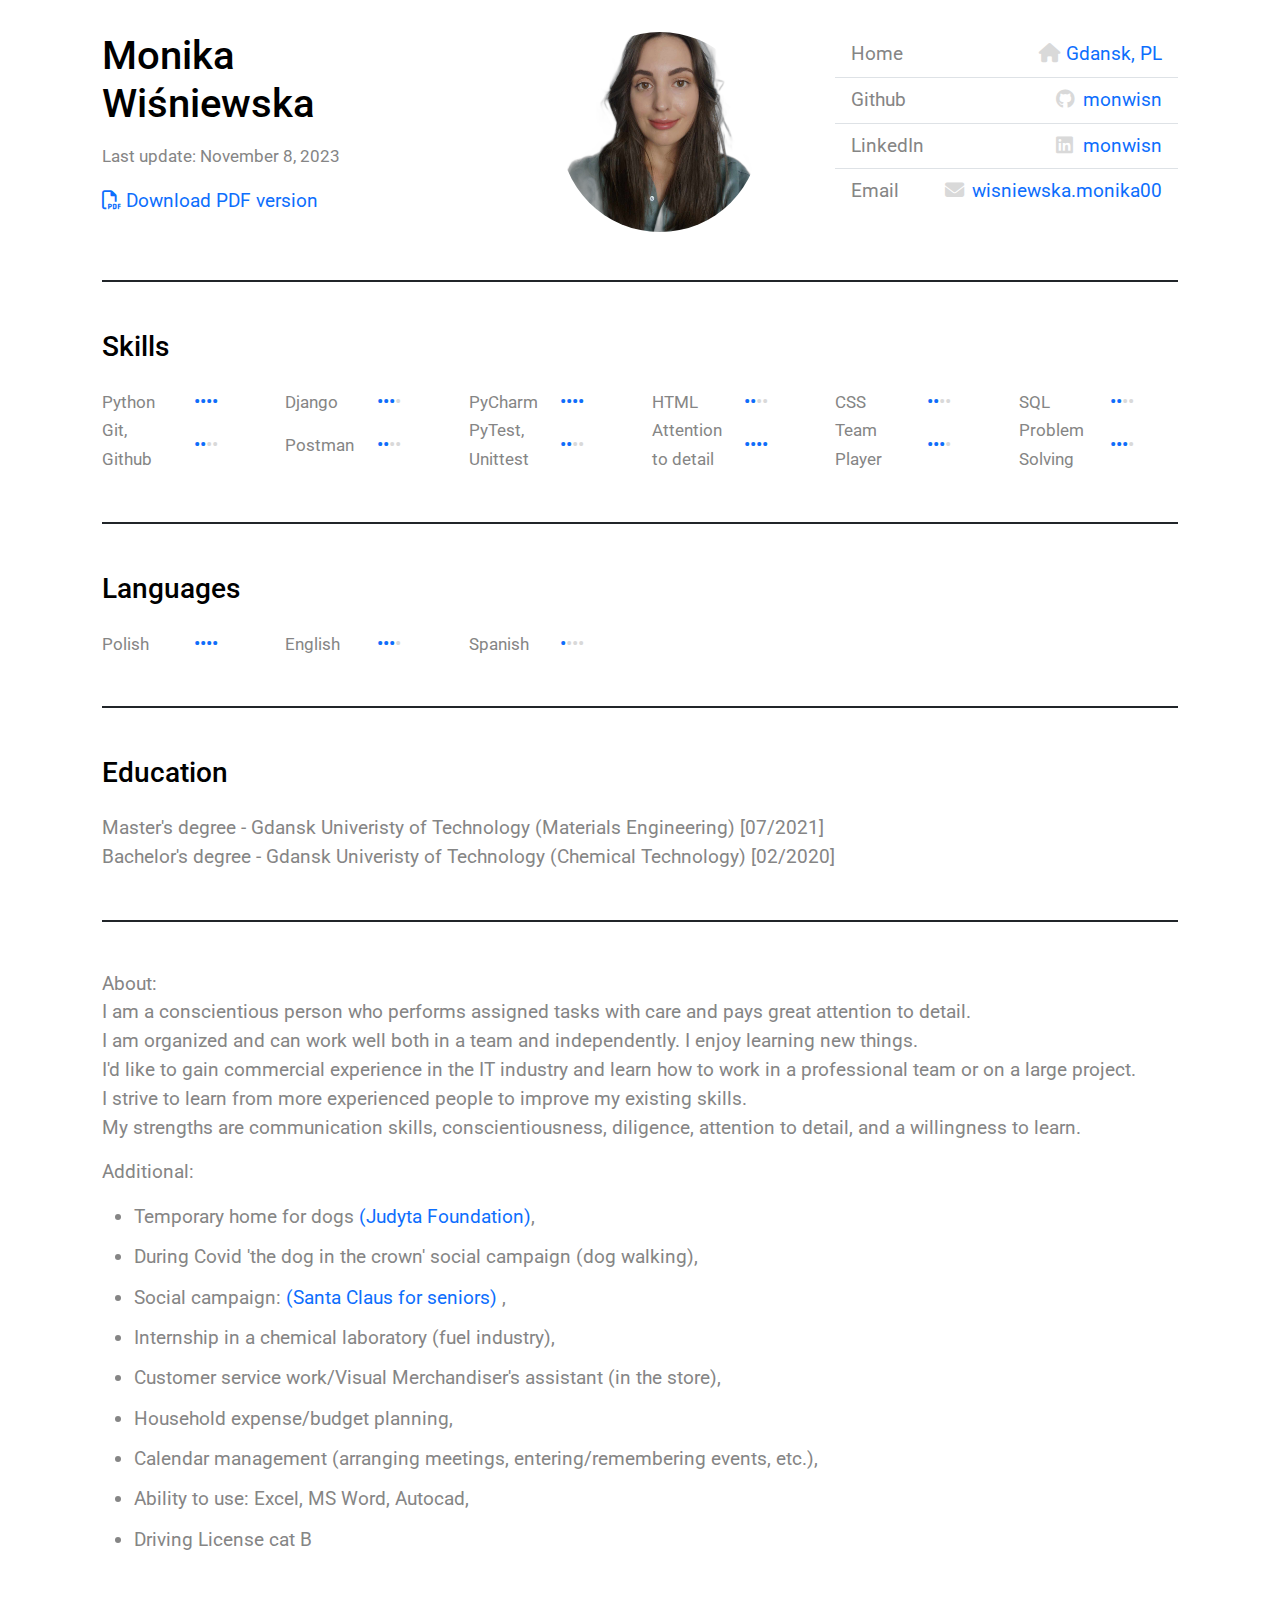
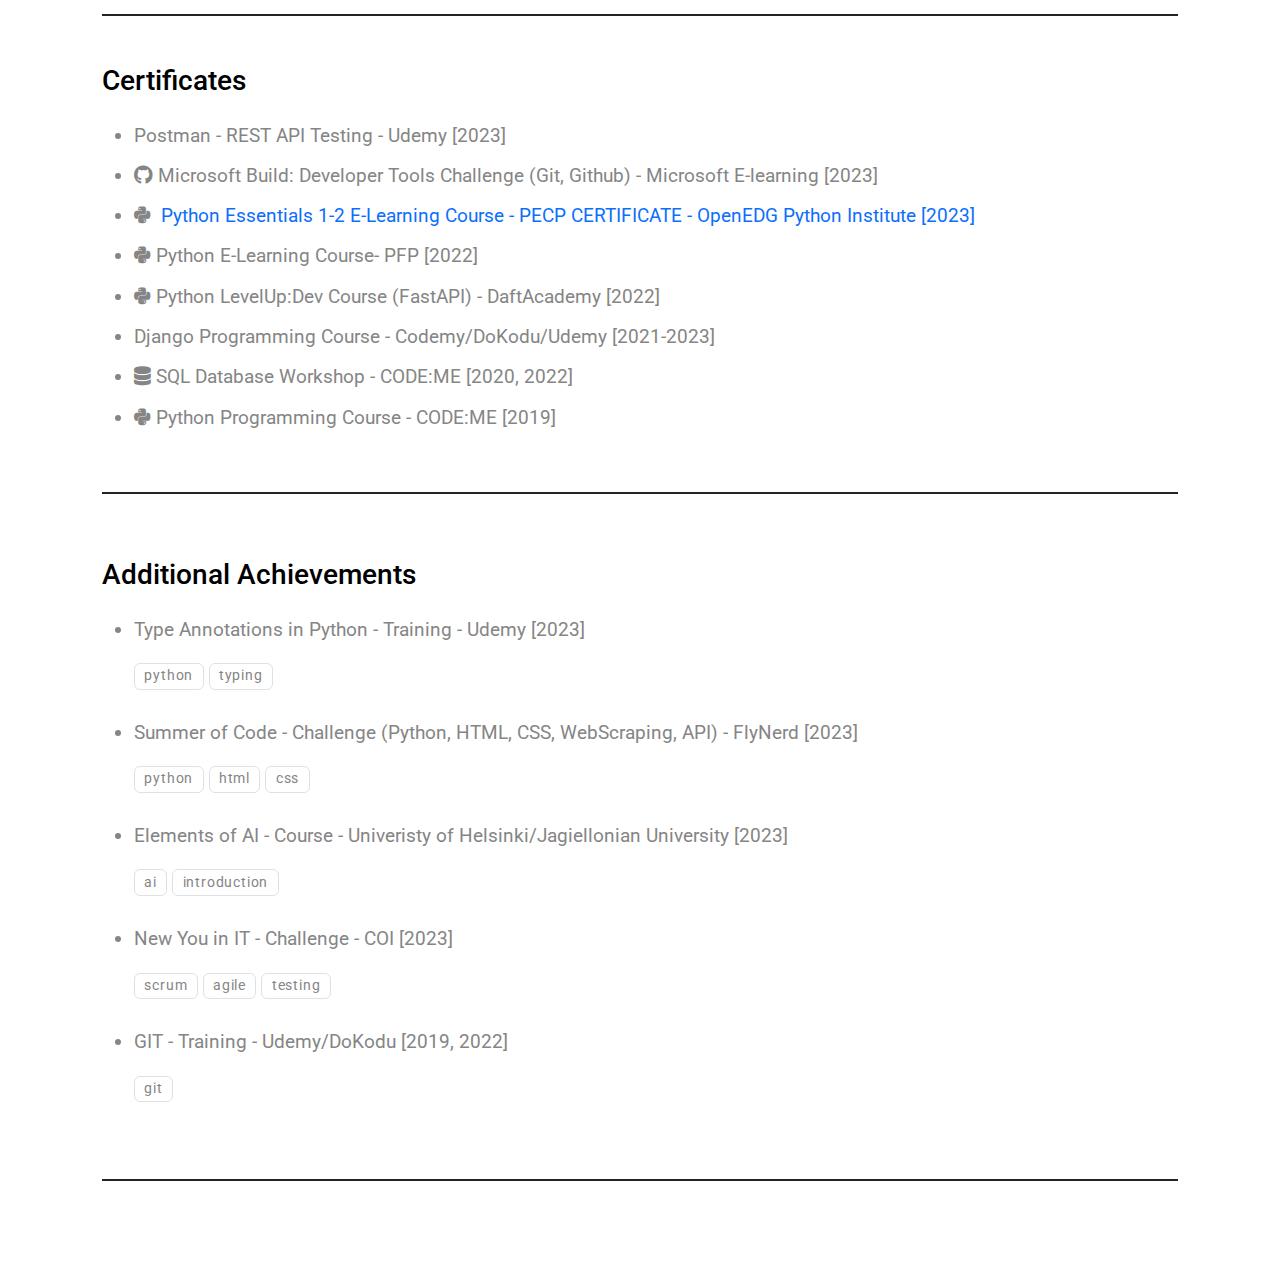
==== commit 23718fb9: "Deploying to gh-pages from @ monwisn/monwisn-cv@b98c055fec585da6dc3958f86e59f68702459b6c 🚀" ====
--- a/index.html
+++ b/index.html
@@ -24,7 +24,7 @@
                 </div>
                 <div>
                     <p>
-                        <time datetime="" class="small">Last update: October 30, 2023</time>
+                        <time datetime="" class="small">Last update: November 8, 2023</time>
                     </p>
                     <p>
                         <span class="screen"><a href="monika-wisniewska..pdf"><i class="far fa-file-pdf"></i>Download PDF version</a></span>
@@ -201,12 +201,19 @@
     </div>
 
     <div class="border-bottom border-2 border-print-0 border-dark mb-5 pb-5 pb-print-0 mb-print-1">
-        <p>About:</p>
+        <p>About:<br/>
+            I am a conscientious person who performs assigned tasks with care and pays great attention to detail.<br/>
+            I am organized and can work well both in a team and independently. I enjoy learning new things.<br/>
+            I'd like to gain commercial experience in the IT industry and learn how to work in a professional team or on a large project.<br/>
+            I strive to learn from more experienced people to improve my existing skills.<br/>
+            My strengths are communication skills, conscientiousness, diligence, attention to detail, and a willingness to learn.
+        </p>
         
         <p>Additional:</p>
         <ul class="certificates">
             <li>Temporary home for dogs <a href='https://fundacjajudyta.com/'>(Judyta Foundation)</a>, </li>
             <li>During Covid 'the dog in the crown' social campaign (dog walking), </li>
+            <li>Social campaign: <a href="https://listy.swietymikolajdlaseniora.pl/inicjatywa">(Santa Claus for seniors)</a> ,</li>
             <li>Internship in a chemical laboratory (fuel industry), </li>
             <li>Customer service work/Visual Merchandiser's assistant (in the store), </li>
             <li>Household expense/budget planning, </li>
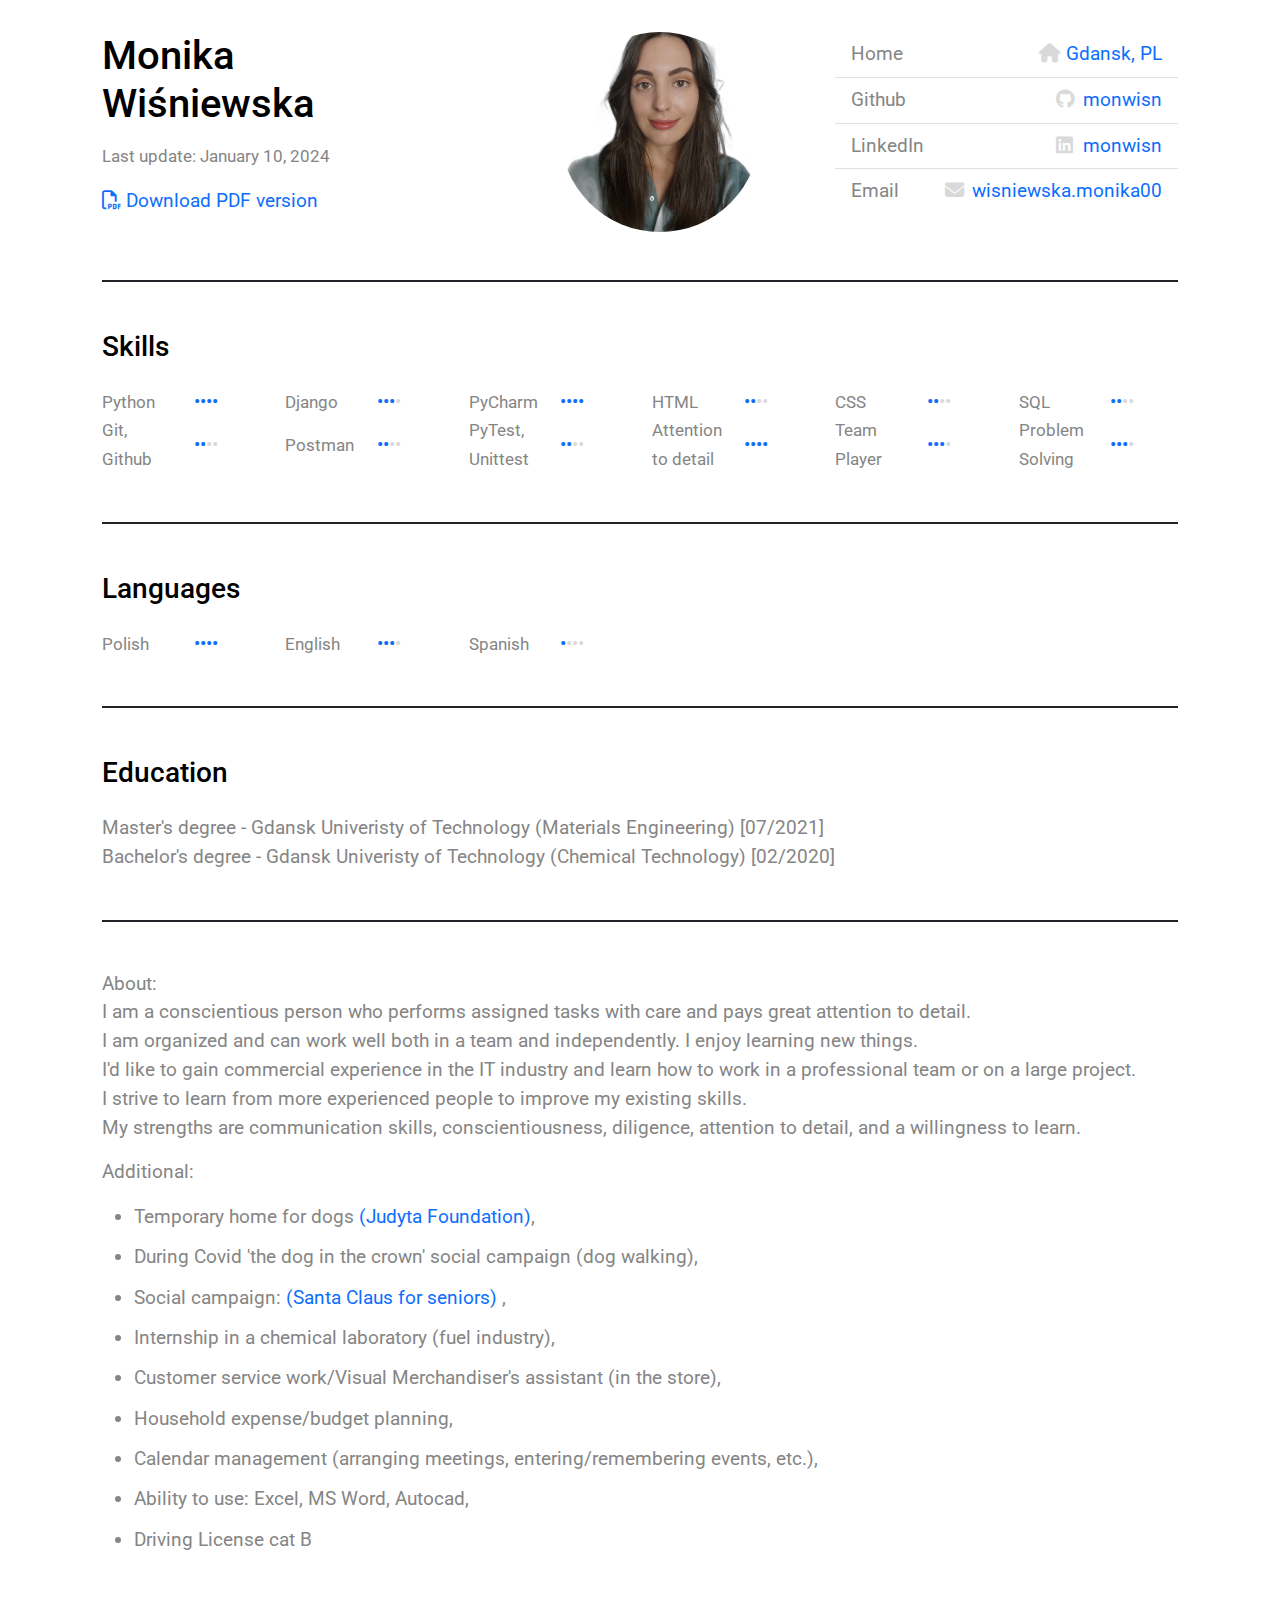
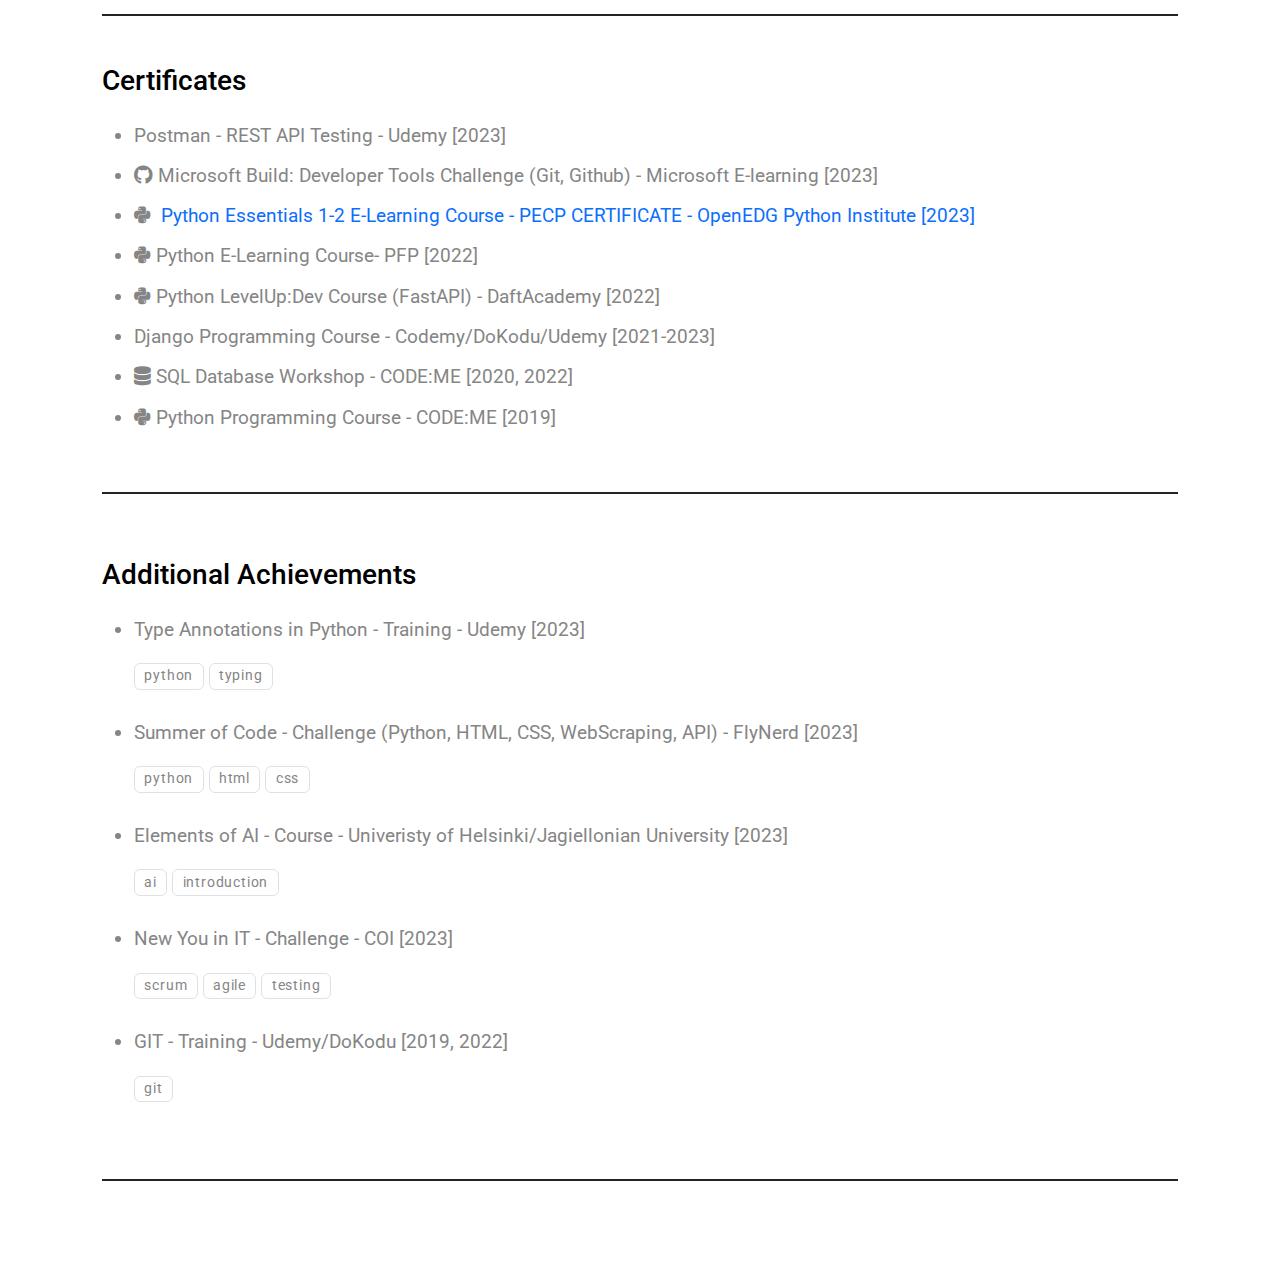
==== commit 9ef92e82: "Deploying to gh-pages from @ monwisn/monwisn-cv@407ccdf99a43048cd29ce6b17f96501125c05929 🚀" ====
--- a/index.html
+++ b/index.html
@@ -24,7 +24,7 @@
                 </div>
                 <div>
                     <p>
-                        <time datetime="" class="small">Last update: November 8, 2023</time>
+                        <time datetime="" class="small">Last update: January 10, 2024</time>
                     </p>
                     <p>
                         <span class="screen"><a href="monika-wisniewska..pdf"><i class="far fa-file-pdf"></i>Download PDF version</a></span>
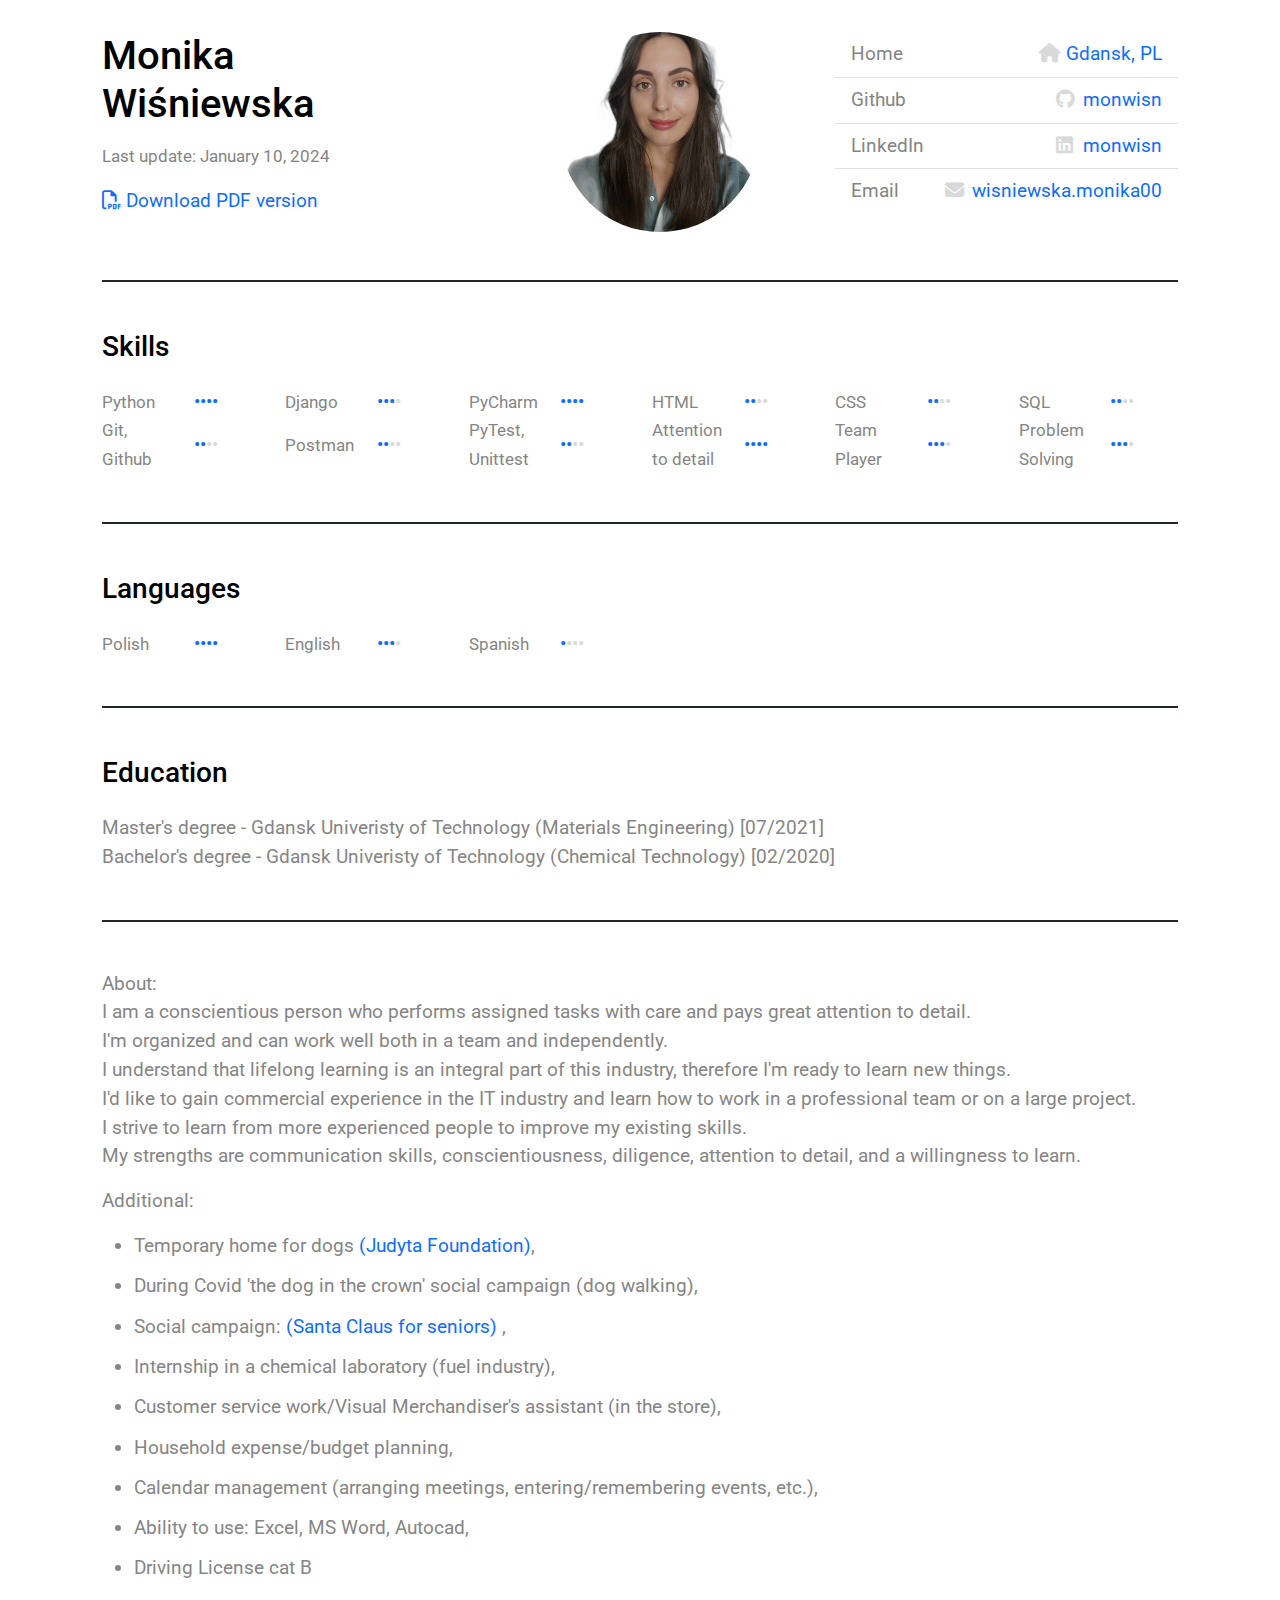
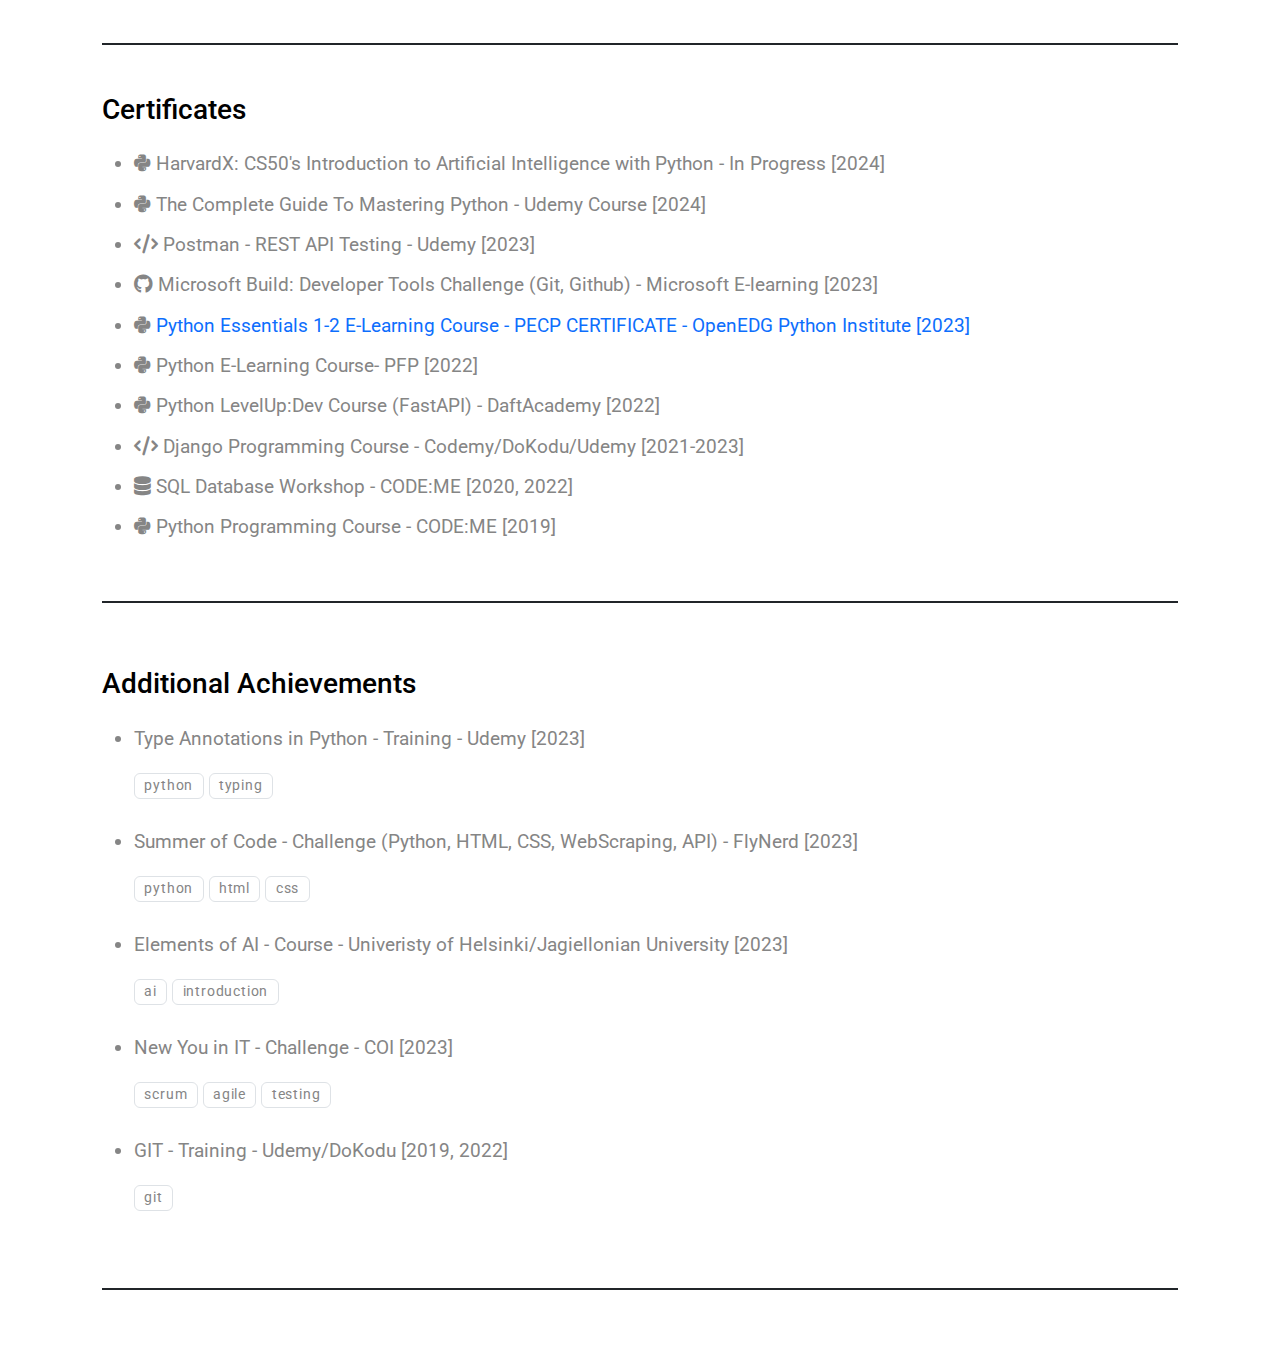
==== commit 98040d07: "Deploying to gh-pages from @ monwisn/monwisn-cv@de8496ffd303ad893c274626e31c9650ae89d8e6 🚀" ====
--- a/index.html
+++ b/index.html
@@ -203,7 +203,8 @@
     <div class="border-bottom border-2 border-print-0 border-dark mb-5 pb-5 pb-print-0 mb-print-1">
         <p>About:<br/>
             I am a conscientious person who performs assigned tasks with care and pays great attention to detail.<br/>
-            I am organized and can work well both in a team and independently. I enjoy learning new things.<br/>
+            I'm organized and can work well both in a team and independently.<br/>
+            I understand that lifelong learning is an integral part of this industry, therefore I'm ready to learn new things.<br/>
             I'd like to gain commercial experience in the IT industry and learn how to work in a professional team or on a large project.<br/>
             I strive to learn from more experienced people to improve my existing skills.<br/>
             My strengths are communication skills, conscientiousness, diligence, attention to detail, and a willingness to learn.
@@ -226,20 +227,22 @@
     <div class="border-bottom border-2 border-print-0 border-dark mb-5 pb-5 pb-print-0 mb-print-1">
         <h3 class="mb-4">Certificates</h3>
         <ul class="certificates">
-            <li>Postman - REST API Testing - Udemy [2023]</li>
+            <li><i class="fa-brands fa-python"></i> HarvardX: CS50's Introduction to Artificial Intelligence with Python - In Progress [2024]</li>
+            <li><i class="fa-brands fa-python"></i> The Complete Guide To Mastering Python - Udemy Course [2024]</li>
+            <li><i class="fa-solid fa-code"></i> Postman - REST API Testing - Udemy [2023]</li>
             <li><i class="fa-brands fa-github"></i>
                 Microsoft Build: Developer Tools Challenge (Git, Github) - Microsoft E-learning [2023]
             </li>
-            <li><i class="fab fa-python"></i>
+            <li><i class="fa-brands fa-python"></i>
                 <a href="https://www.credly.com/badges/f65540b6-be81-429b-91a2-cc99e5a10e09">
                     Python Essentials 1-2 E-Learning Course - PECP CERTIFICATE - OpenEDG Python Institute [2023]
                 </a>
             </li>
-            <li><i class="fab fa-python"></i>Python E-Learning Course- PFP [2022]</li>
-            <li><i class="fab fa-python"></i>Python LevelUp:Dev Course (FastAPI) - DaftAcademy [2022]</li>
-            <li>Django Programming Course - Codemy/DoKodu/Udemy [2021-2023]</li>
+            <li><i class="fa-brands fa-python"></i> Python E-Learning Course- PFP [2022]</li>
+            <li><i class="fa-brands fa-python"></i> Python LevelUp:Dev Course (FastAPI) - DaftAcademy [2022]</li>
+            <li><i class="fa-solid fa-code"></i> Django Programming Course - Codemy/DoKodu/Udemy [2021-2023]</li>
             <li><i class="fa-solid fa-database"></i> SQL Database Workshop - CODE:ME [2020, 2022]</li>
-            <li><i class="fab fa-python"></i>Python Programming Course - CODE:ME [2019]</li>
+            <li><i class="fa-brands fa-python"></i> Python Programming Course - CODE:ME [2019]</li>
         </ul>
     </div>
 
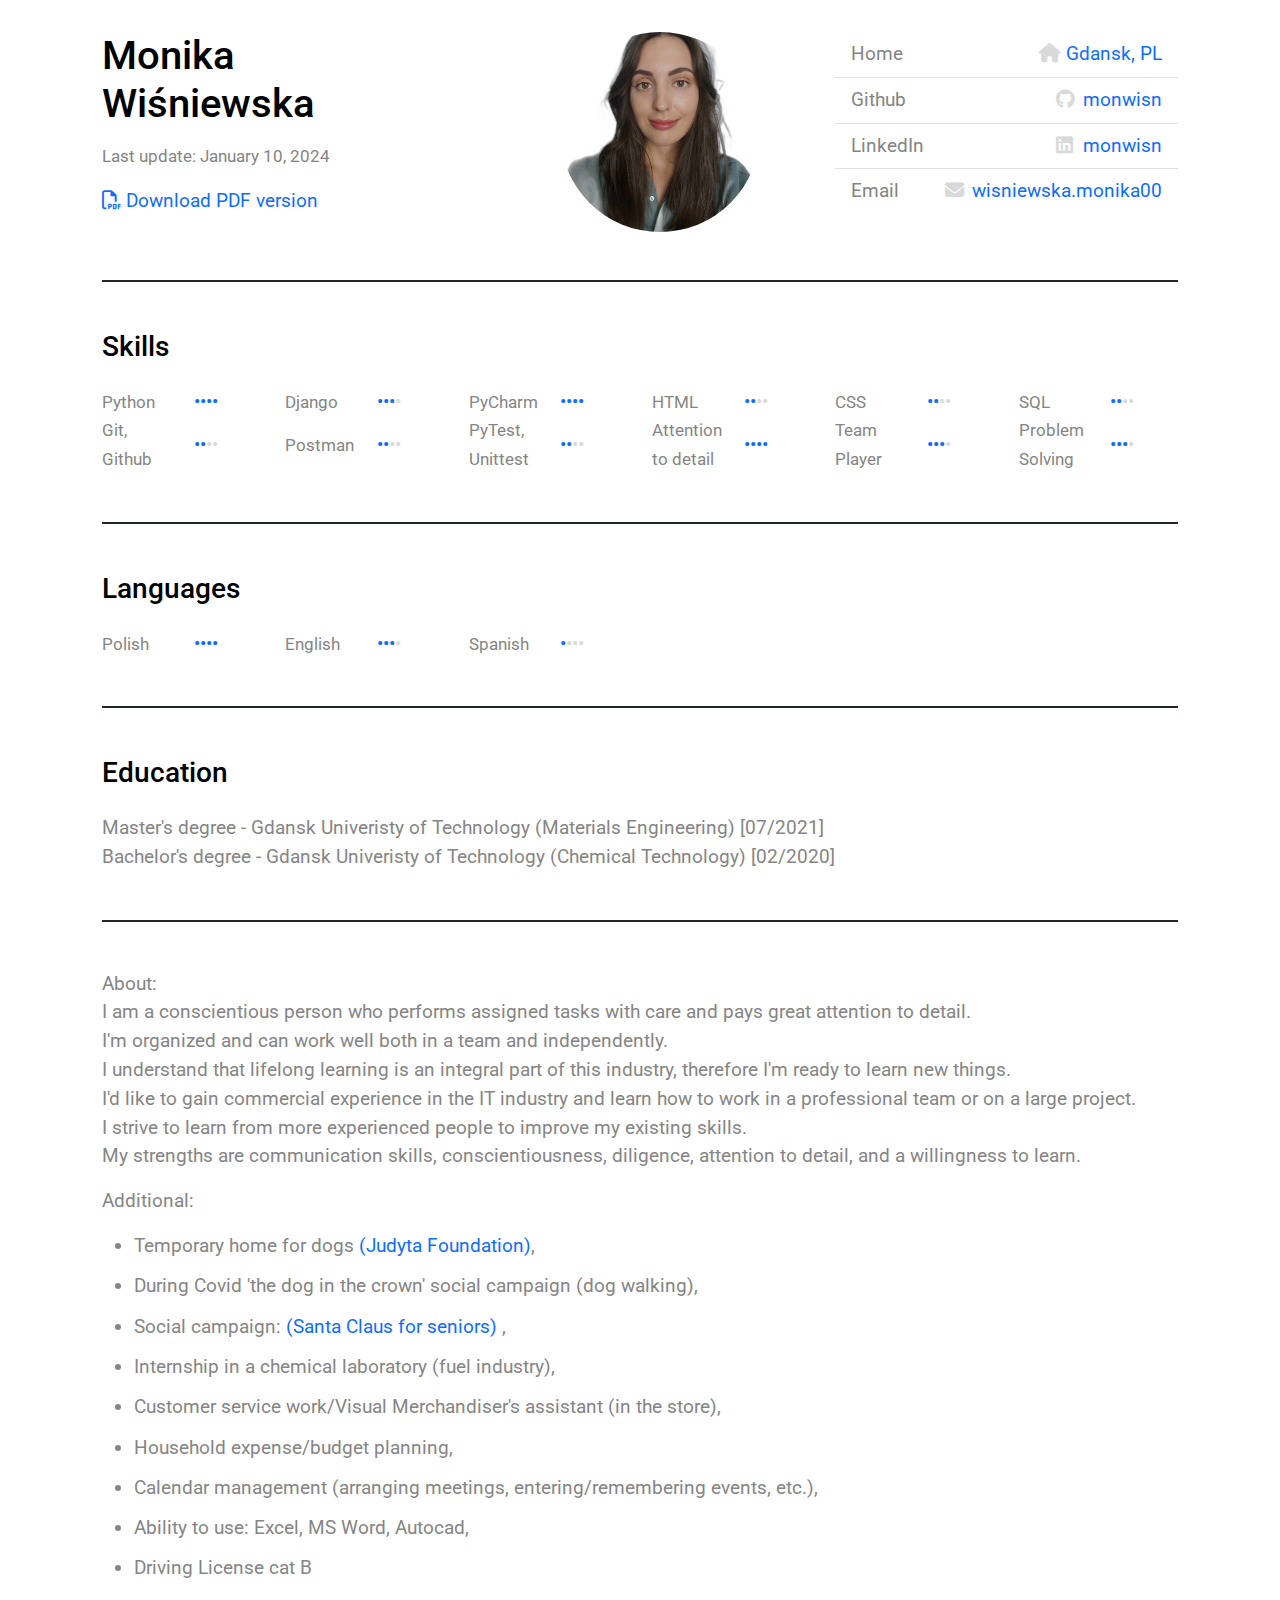
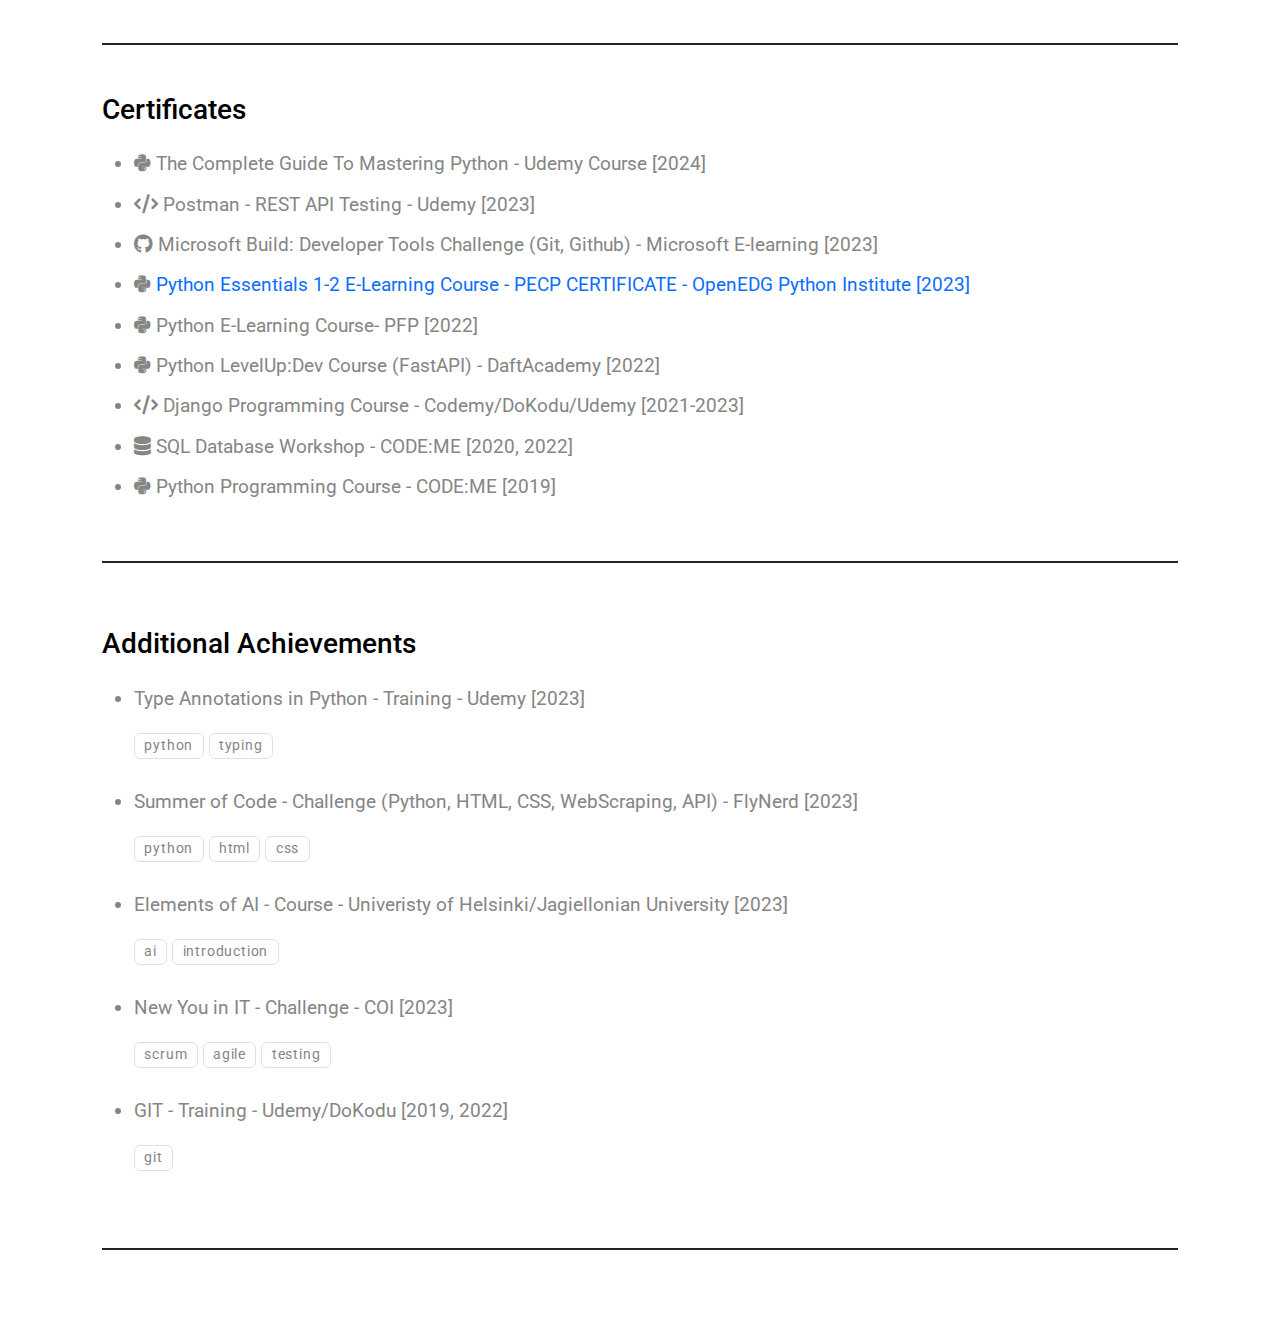
==== commit 8f24a356: "Deploying to gh-pages from @ monwisn/monwisn-cv@f355c7391f4a72d8d1bc8b62a4687e1e335f1fd3 🚀" ====
--- a/index.html
+++ b/index.html
@@ -227,7 +227,6 @@
     <div class="border-bottom border-2 border-print-0 border-dark mb-5 pb-5 pb-print-0 mb-print-1">
         <h3 class="mb-4">Certificates</h3>
         <ul class="certificates">
-            <li><i class="fa-brands fa-python"></i> HarvardX: CS50's Introduction to Artificial Intelligence with Python - In Progress [2024]</li>
             <li><i class="fa-brands fa-python"></i> The Complete Guide To Mastering Python - Udemy Course [2024]</li>
             <li><i class="fa-solid fa-code"></i> Postman - REST API Testing - Udemy [2023]</li>
             <li><i class="fa-brands fa-github"></i>
